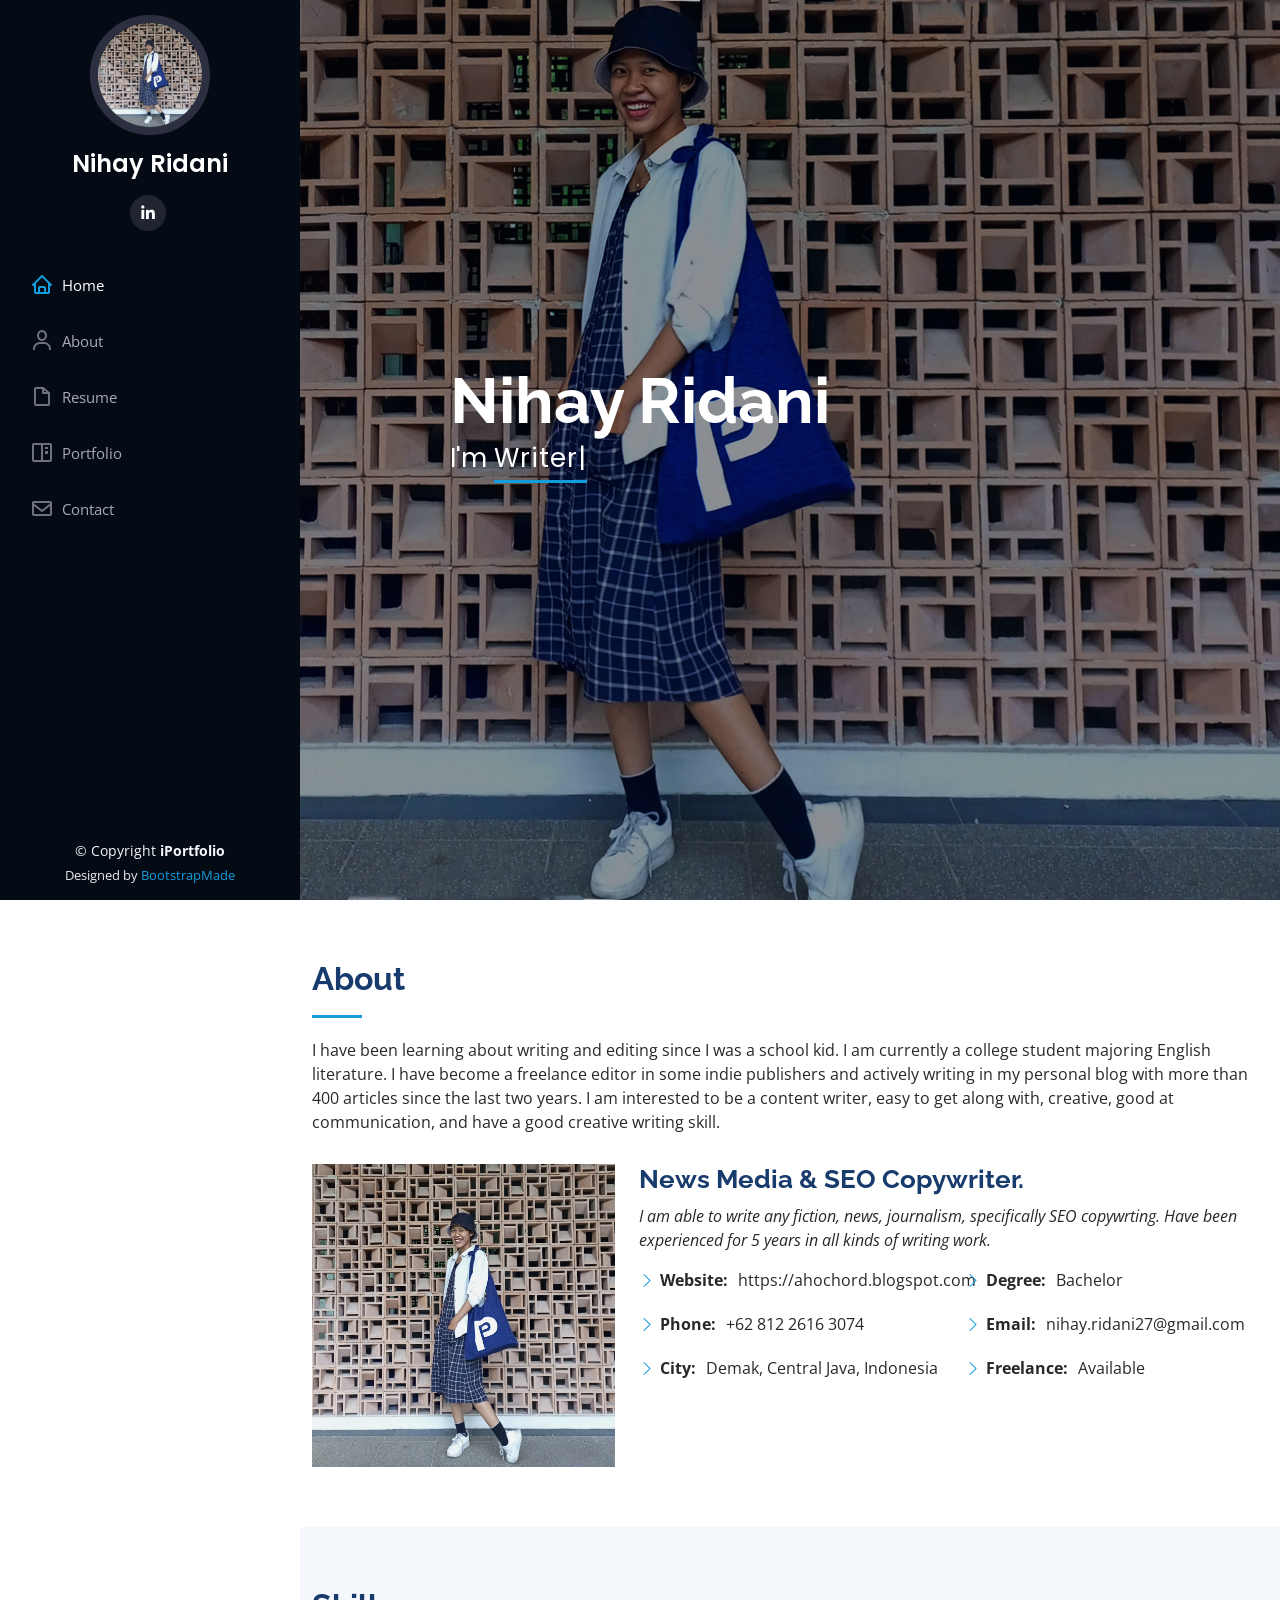
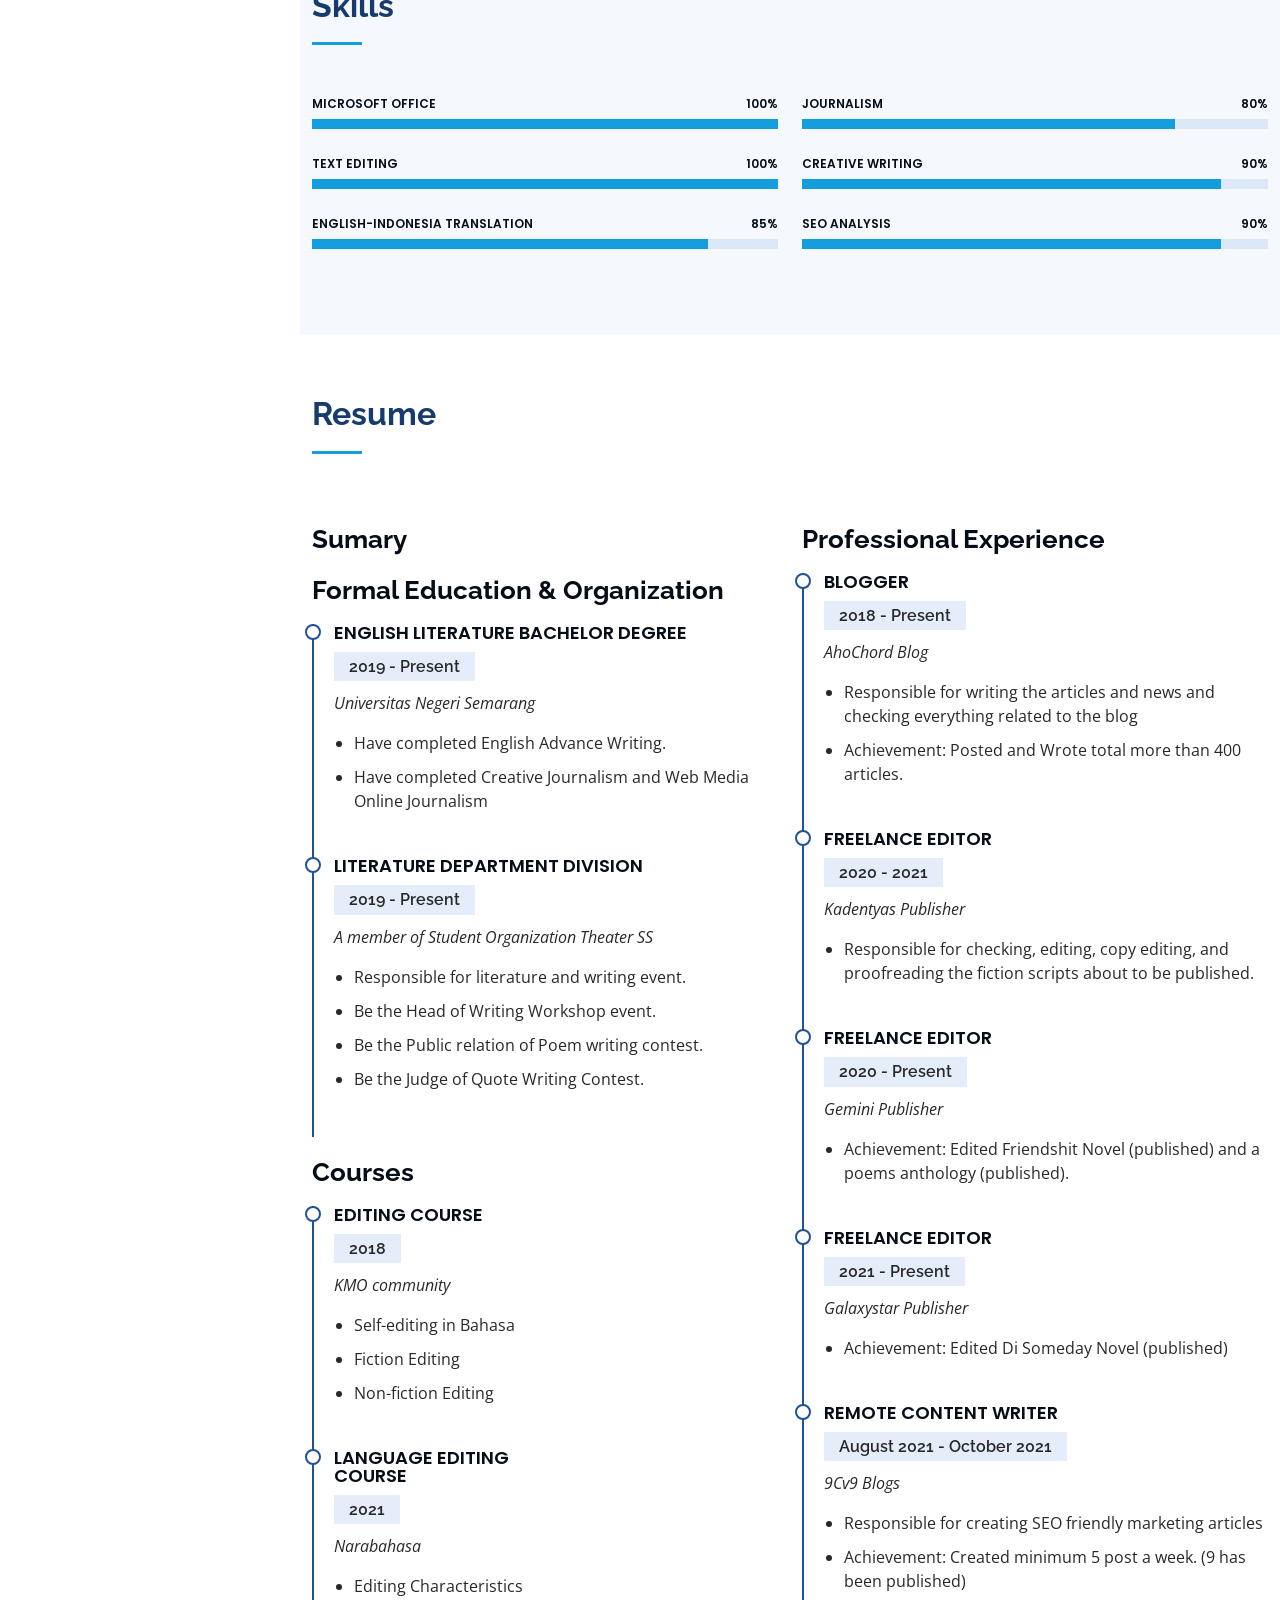
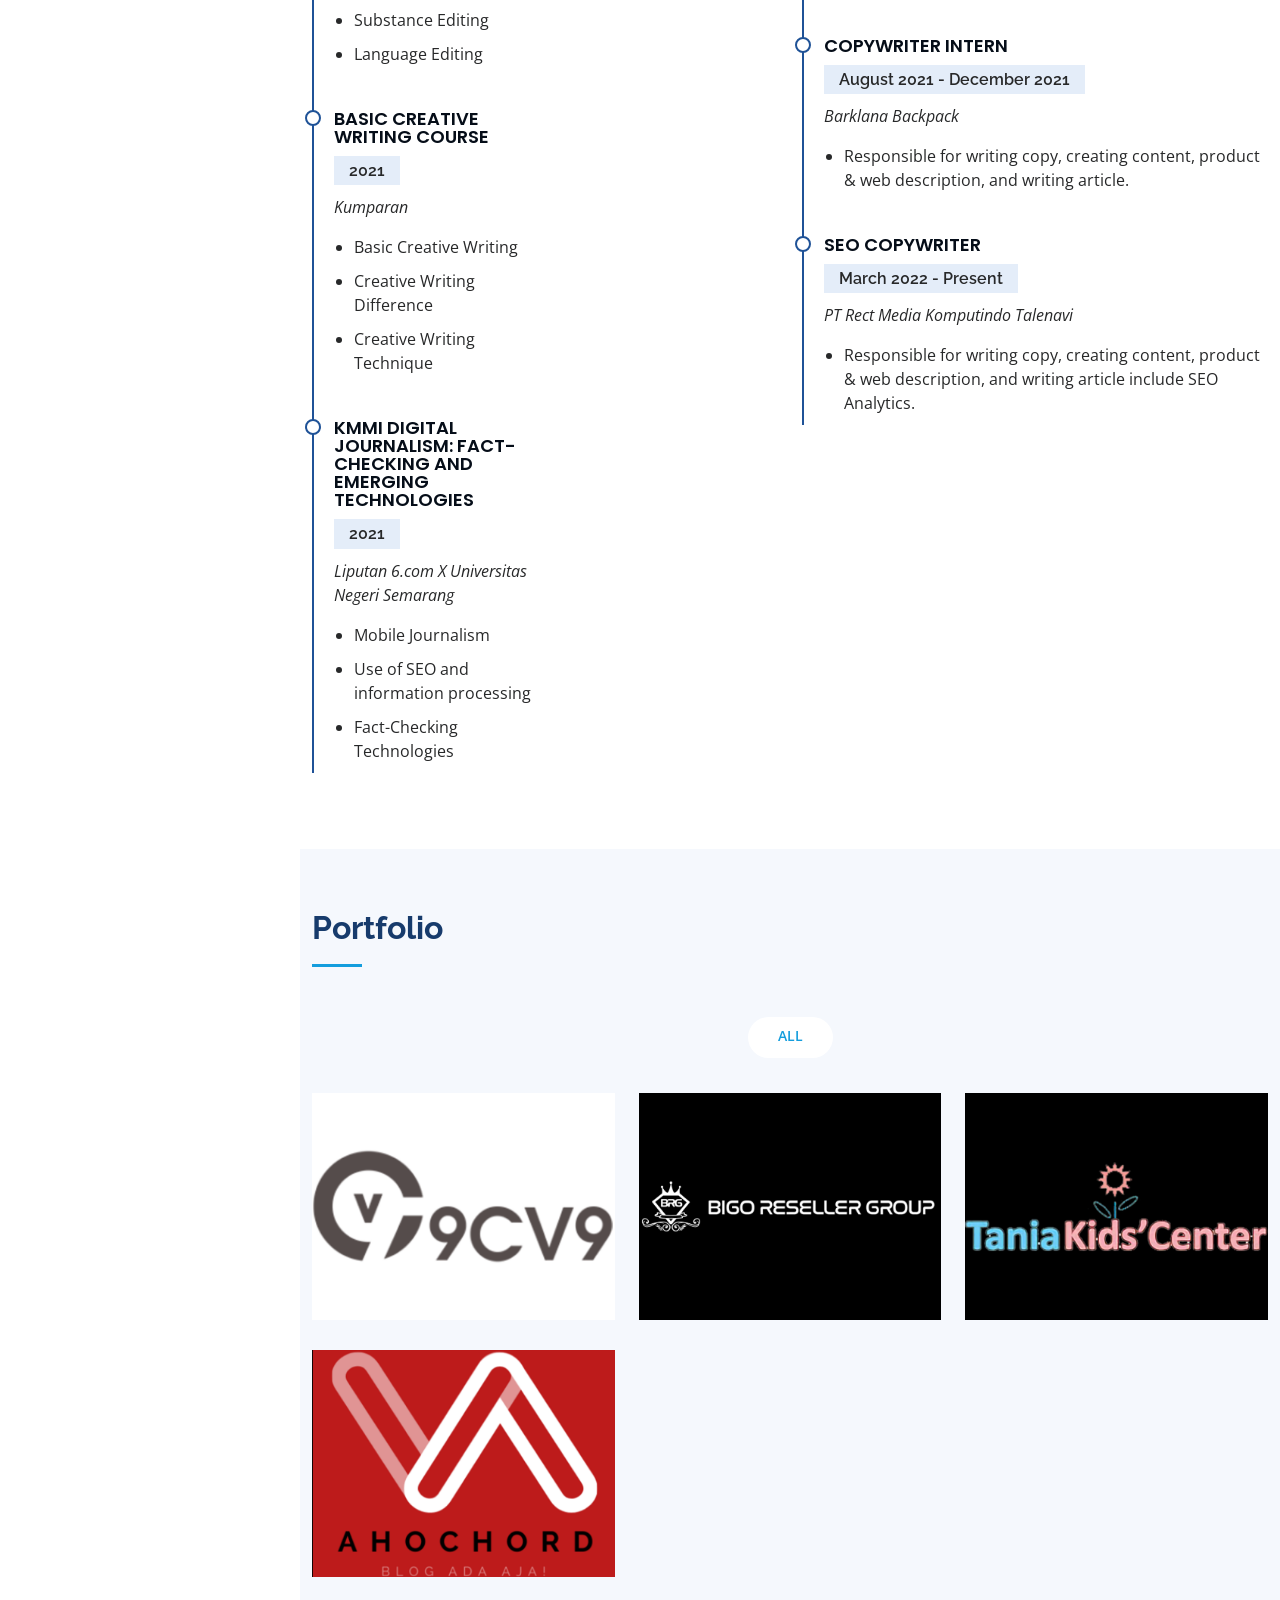
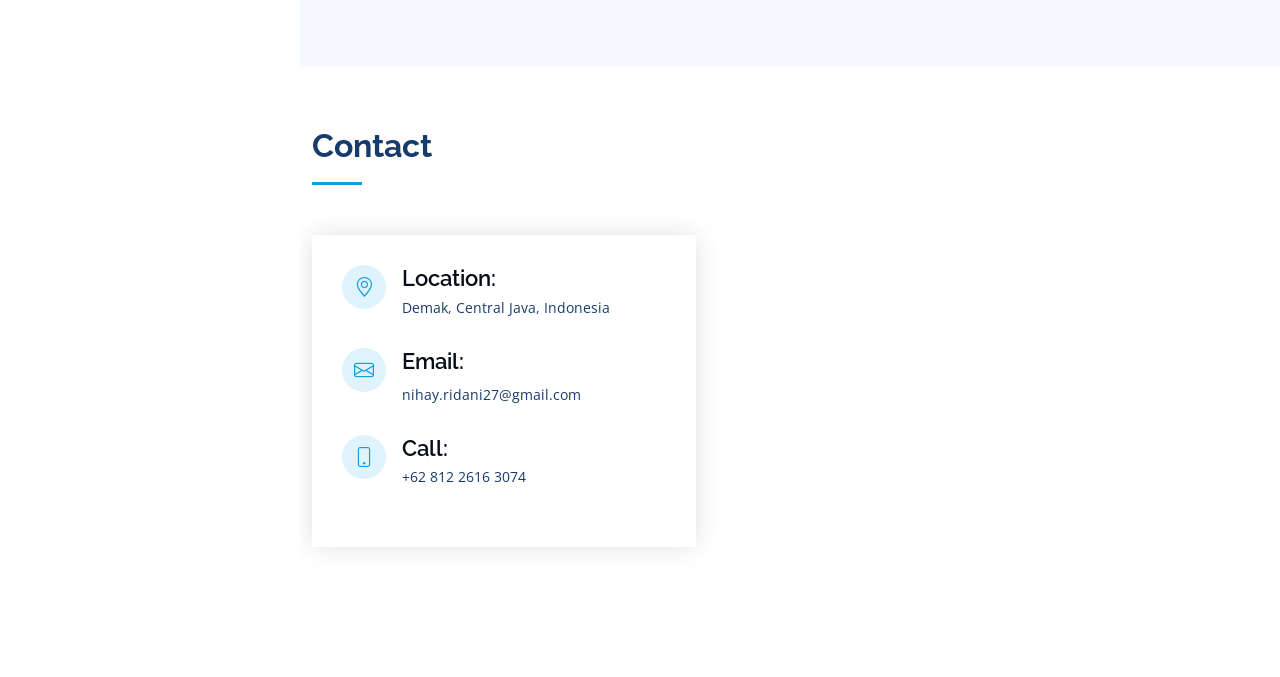
==== index.html @ dd0bd6ae "index" ====
<!DOCTYPE html>
<html lang="en">

<head>
  <meta charset="utf-8">
  <meta content="width=device-width, initial-scale=1.0" name="viewport">

  <title>Nihay Ridani - Professional Portfolio</title>
  <meta content="" name="description">
  <meta content="" name="keywords">

  <!-- Favicons -->
  <link href="assets/img/favicon-32x32.png" rel="icon">
  <link href="assets/img/apple-icon-180x180.png" rel="apple-touch-icon">

  <!-- Google Fonts -->
  <link
    href="https://fonts.googleapis.com/css?family=Open+Sans:300,300i,400,400i,600,600i,700,700i|Raleway:300,300i,400,400i,500,500i,600,600i,700,700i|Poppins:300,300i,400,400i,500,500i,600,600i,700,700i"
    rel="stylesheet">

  <!-- Vendor CSS Files -->
  <link href="assets/vendor/aos/aos.css" rel="stylesheet">
  <link href="assets/vendor/bootstrap/css/bootstrap.min.css" rel="stylesheet">
  <link href="assets/vendor/bootstrap-icons/bootstrap-icons.css" rel="stylesheet">
  <link href="assets/vendor/boxicons/css/boxicons.min.css" rel="stylesheet">
  <link href="assets/vendor/glightbox/css/glightbox.min.css" rel="stylesheet">
  <link href="assets/vendor/swiper/swiper-bundle.min.css" rel="stylesheet">

  <!-- Template Main CSS File -->
  <link href="assets/css/style.css" rel="stylesheet">

  <!-- =======================================================
  * Template Name: iPortfolio - v3.10.0
  * Template URL: https://bootstrapmade.com/iportfolio-bootstrap-portfolio-websites-template/
  * Author: BootstrapMade.com
  * License: https://bootstrapmade.com/license/
  ======================================================== -->
</head>

<body>

  <!-- ======= Mobile nav toggle button ======= -->
  <i class="bi bi-list mobile-nav-toggle d-xl-none"></i>

  <!-- ======= Header ======= -->
  <header id="header">
    <div class="d-flex flex-column">

      <div class="profile">
        <img src="assets/img/profile-img-2.jpg" alt="" class="img-fluid rounded-circle">
        <h1 class="text-light"><a href="index.html">Nihay Ridani</a></h1>
        <div class="social-links mt-3 text-center">
          <a href="https://www.linkedin.com/in/nihay-ridani-52a9b81b7" class="linkedin" target="_blank"><i
              class="bx bxl-linkedin"></i></a>
        </div>
      </div>

      <nav id="navbar" class="nav-menu navbar">
        <ul>
          <li><a href="#hero" class="nav-link scrollto active"><i class="bx bx-home"></i> <span>Home</span></a></li>
          <li><a href="#about" class="nav-link scrollto"><i class="bx bx-user"></i> <span>About</span></a></li>
          <li><a href="#resume" class="nav-link scrollto"><i class="bx bx-file-blank"></i> <span>Resume</span></a></li>
          <li><a href="#portfolio" class="nav-link scrollto"><i
                class="bx bx-book-content"></i><span>Portfolio</span></a></li>
          <li><a href="#contact" class="nav-link scrollto"><i class="bx bx-envelope"></i> <span>Contact</span></a></li>
        </ul>
      </nav><!-- .nav-menu -->
    </div>
  </header><!-- End Header -->

  <!-- ======= Hero Section ======= -->
  <section id="hero" class="d-flex flex-column justify-content-center align-items-center">
    <div class="hero-container" data-aos="fade-in">
      <h1>Nihay Ridani</h1>
      <p>I'm <span class="typed" data-typed-items="Writer, SEO Analyst"></span></p>
    </div>
  </section><!-- End Hero -->

  <main id="main">

    <!-- ======= About Section ======= -->
    <section id="about" class="about">
      <div class="container">

        <div class="section-title">
          <h2>About</h2>
          <p>I have been learning about writing and editing since I was a school kid. I am currently a college
            student majoring English literature. I have become a freelance editor in some indie publishers and
            actively writing in my personal blog with more than 400 articles since the last two years. I am
            interested to be a content writer, easy to get along with, creative, good at communication, and
            have a good creative writing skill.
          </p>
        </div>

        <div class="row">
          <div class="col-lg-4" data-aos="fade-right">
            <img src="assets/img/profile-img-2.jpg" class="img-fluid" alt="">
          </div>
          <div class="col-lg-8 pt-4 pt-lg-0 content" data-aos="fade-left">
            <h3>News Media &amp; SEO Copywriter.</h3>
            <p class="fst-italic">
              I am able to write any fiction, news, journalism, specifically SEO copywrting. Have been experienced for 5
              years in all
              kinds of writing work.
            </p>
            <div class="row">
              <div class="col-lg-6">
                <ul>
                  <li><i class="bi bi-chevron-right"></i> <strong>Website:</strong>
                    <span>https://ahochord.blogspot.com</span>
                  </li>
                  <li><i class="bi bi-chevron-right"></i> <strong>Phone:</strong> <span>+62 812 2616 3074</span></li>
                  <li><i class="bi bi-chevron-right"></i> <strong>City:</strong> <span>Demak, Central Java,
                      Indonesia</span></li>
                </ul>
              </div>
              <div class="col-lg-6">
                <ul>
                  <li><i class="bi bi-chevron-right"></i> <strong>Degree:</strong> <span>Bachelor</span></li>
                  <li><i class="bi bi-chevron-right"></i> <strong>Email:</strong> <span>nihay.ridani27@gmail.com</span>
                  </li>
                  <li><i class="bi bi-chevron-right"></i> <strong>Freelance:</strong> <span>Available</span></li>
                </ul>
              </div>
            </div>
          </div>
        </div>

      </div>
    </section>
    <!-- End About Section -->

    <!-- ======= Skills Section ======= -->
    <section id="skills" class="skills section-bg">
      <div class="container">

        <div class="section-title">
          <h2>Skills</h2>
        </div>

        <div class="row skills-content">

          <div class="col-lg-6" data-aos="fade-up">

            <div class="progress">
              <span class="skill">Microsoft Office <i class="val">100%</i></span>
              <div class="progress-bar-wrap">
                <div class="progress-bar" role="progressbar" aria-valuenow="100" aria-valuemin="0" aria-valuemax="100">
                </div>
              </div>
            </div>

            <div class="progress">
              <span class="skill">Text Editing <i class="val">100%</i></span>
              <div class="progress-bar-wrap">
                <div class="progress-bar" role="progressbar" aria-valuenow="100" aria-valuemin="0" aria-valuemax="100">
                </div>
              </div>
            </div>

            <div class="progress">
              <span class="skill">English-Indonesia Translation <i class="val">85%</i></span>
              <div class="progress-bar-wrap">
                <div class="progress-bar" role="progressbar" aria-valuenow="85" aria-valuemin="0" aria-valuemax="100">
                </div>
              </div>
            </div>

          </div>

          <div class="col-lg-6" data-aos="fade-up" data-aos-delay="100">

            <div class="progress">
              <span class="skill">Journalism <i class="val">80%</i></span>
              <div class="progress-bar-wrap">
                <div class="progress-bar" role="progressbar" aria-valuenow="80" aria-valuemin="0" aria-valuemax="100">
                </div>
              </div>
            </div>

            <div class="progress">
              <span class="skill">Creative Writing <i class="val">90%</i></span>
              <div class="progress-bar-wrap">
                <div class="progress-bar" role="progressbar" aria-valuenow="90" aria-valuemin="0" aria-valuemax="100">
                </div>
              </div>
            </div>

            <div class="progress">
              <span class="skill">SEO Analysis <i class="val">90%</i></span>
              <div class="progress-bar-wrap">
                <div class="progress-bar" role="progressbar" aria-valuenow="90" aria-valuemin="0" aria-valuemax="100">
                </div>
              </div>
            </div>

          </div>

        </div>

      </div>
    </section><!-- End Skills Section -->

    <!-- ======= Resume Section ======= -->
    <section id="resume" class="resume">
      <div class="container">

        <div class="section-title">
          <h2>Resume</h2>
        </div>

        <div class="row">
          <div class="col-lg-6" data-aos="fade-up">
            <h3 class="resume-title">Sumary</h3>

            <h3 class="resume-title">Formal Education &amp; Organization</h3>
            <div class="resume-item">
              <h4>English Literature Bachelor Degree</h4>
              <h5>2019 - Present</h5>
              <p><em>Universitas Negeri Semarang</em></p>
              <p>
              <ul>
                <li>Have completed English Advance Writing.</li>
                <li>Have completed Creative Journalism and Web Media Online Journalism</li>
              </ul>
              </p>
            </div>
            <div class="resume-item">
              <h4>Literature Department Division</h4>
              <h5>2019 - Present</h5>
              <p><em>A member of Student Organization Theater SS</em></p>
              <p>
              <ul>
                <li>Responsible for literature and writing event.</li>
                <li>Be the Head of Writing Workshop event.</li>
                <li>Be the Public relation of Poem writing contest.</li>
                <li>Be the Judge of Quote Writing Contest.</li>
              </ul>
              </p>
            </div>
            <div class="row">
              <div class="col-lg-6">
                <h3 class="resume-title">Courses</h3>
                <div class="resume-item">
                  <h4>Editing Course</h4>
                  <h5>2018</h5>
                  <p><em>KMO community</em></p>
                  <p>
                  <ul>
                    <li>Self-editing in Bahasa</li>
                    <li>Fiction Editing</li>
                    <li>Non-fiction Editing</li>
                  </ul>
                  </p>
                </div>
                <div class="resume-item">
                  <h4>Language Editing Course</h4>
                  <h5>2021</h5>
                  <p><em>Narabahasa</em></p>
                  <p>
                  <ul>
                    <li>Editing Characteristics</li>
                    <li>Substance Editing</li>
                    <li>Language Editing</li>
                  </ul>
                  </p>
                </div>
                <div class="resume-item">
                  <h4>Basic Creative Writing Course</h4>
                  <h5>2021</h5>
                  <p><em>Kumparan</em></p>
                  <p>
                  <ul>
                    <li>Basic Creative Writing</li>
                    <li>Creative Writing Difference</li>
                    <li>Creative Writing Technique</li>
                  </ul>
                  </p>
                </div>
                <div class="resume-item">
                  <h4>KMMI Digital Journalism: Fact-Checking and Emerging Technologies</h4>
                  <h5>2021</h5>
                  <p><em>Liputan 6.com X Universitas Negeri Semarang</em></p>
                  <p>
                  <ul>
                    <li>Mobile Journalism</li>
                    <li>Use of SEO and information processing</li>
                    <li>Fact-Checking Technologies</li>
                  </ul>
                  </p>
                </div>
              </div>
            </div>
          </div>
          <div class="col-lg-6" data-aos="fade-up" data-aos-delay="100">
            <h3 class="resume-title">Professional Experience</h3>
            <div class="resume-item">
              <h4>Blogger</h4>
              <h5>2018 - Present</h5>
              <p><em>AhoChord Blog </em></p>
              <ul>
                <li>Responsible for writing the articles and news and checking everything related to the blog</li>
                <li>Achievement: Posted and Wrote total more than 400 articles.</li>
              </ul>
            </div>
            <div class="resume-item">
              <h4>Freelance Editor</h4>
              <h5>2020 - 2021</h5>
              <p><em>Kadentyas Publisher</em></p>
              <ul>
                <li>Responsible for checking, editing, copy editing, and proofreading the fiction scripts about to
                  be published.</li>
              </ul>
            </div>
            <div class="resume-item">
              <h4>Freelance Editor</h4>
              <h5>2020 - Present</h5>
              <p><em>Gemini Publisher</em></p>
              <ul>
                <li>Achievement: Edited Friendshit Novel (published) and a poems anthology (published).</li>
              </ul>
            </div>
            <div class="resume-item">
              <h4>Freelance Editor</h4>
              <h5>2021 - Present</h5>
              <p><em>Galaxystar Publisher</em></p>
              <ul>
                <li>Achievement: Edited Di Someday Novel (published)</li>
              </ul>
            </div>
            <div class="resume-item">
              <h4>Remote Content Writer</h4>
              <h5>August 2021 - October 2021</h5>
              <p><em>9Cv9 Blogs</em></p>
              <ul>
                <li>Responsible for creating SEO friendly marketing articles</li>
                <li>Achievement: Created minimum 5 post a week. (9 has been published)</li>
              </ul>
            </div>
            <div class="resume-item">
              <h4>Copywriter Intern</h4>
              <h5>August 2021 - December 2021</h5>
              <p><em>Barklana Backpack</em></p>
              <ul>
                <li>Responsible for writing copy, creating content, product & web description, and writing article.</li>
              </ul>
            </div>
            <div class="resume-item">
              <h4>SEO copywriter</h4>
              <h5>March 2022 - Present</h5>
              <p><em>PT Rect Media Komputindo Talenavi</em></p>
              <ul>
                <li>Responsible for writing copy, creating content, product & web description, and writing article
                  include SEO Analytics.</li>
              </ul>
            </div>
          </div>
        </div>

      </div>
    </section><!-- End Resume Section -->

    <!-- ======= Portfolio Section ======= -->
    <section id="portfolio" class="portfolio section-bg">
      <div class="container">

        <div class="section-title">
          <h2>Portfolio</h2>
        </div>

        <div class="row" data-aos="fade-up">
          <div class="col-lg-12 d-flex justify-content-center">
            <ul id="portfolio-flters">
              <li data-filter="*" class="filter-active">All</li>
            </ul>
          </div>
        </div>

        <div class="row portfolio-container" data-aos="fade-up" data-aos-delay="100">

          <div class="col-lg-4 col-md-6 portfolio-item filter-app">
            <div class="portfolio-wrap">
              <img src="assets/img/portfolio/9cv9-logo-01-300x210.png" class="img-fluid" alt="">
              <div class="portfolio-links">
                <a href="https://blog.9cv9jobs.id/author/nihayridani/" title="More Details" target="_blank"><i
                    class="bx bx-link"></i></a>
              </div>
            </div>
          </div>

          <div class="col-lg-4 col-md-6 portfolio-item filter-web">
            <div class="portfolio-wrap">
              <img src="assets/img/portfolio/light_logo_brg.png" class="img-fluid" alt="">
              <div class="portfolio-links">
                <a href="https://bigoresellergroup.com/articles/" title="More Details" target="_blank"><i
                    class="bx bx-link"></i></a>
              </div>
            </div>
          </div>

          <div class="col-lg-4 col-md-6 portfolio-item filter-app">
            <div class="portfolio-wrap">
              <img src="assets/img/portfolio/LOGO-TKC-larger.png" class="img-fluid" alt="">
              <div class="portfolio-links">
                <a href="https://taniakidscenter.com/blog/" title="More Details" target="_blank"><i
                    class="bx bx-link"></i></a>
              </div>
            </div>
          </div>

          <div class="col-lg-4 col-md-6 portfolio-item filter-card">
            <div class="portfolio-wrap">
              <img src="assets/img/portfolio/unnamed.png" class="img-fluid" alt="">
              <div class="portfolio-links">
                <a href="https://ahochord.blogspot.com" title="More Details" target="_blank"><i
                    class="bx bx-link"></i></a>
              </div>
            </div>
          </div>

        </div>

      </div>
    </section><!-- End Portfolio Section -->


    <!-- ======= Contact Section ======= -->
    <section id="contact" class="contact">
      <div class="container">

        <div class="section-title">
          <h2>Contact</h2>
        </div>

        <div class="row" data-aos="fade-in">

          <div class="col-lg-5 d-flex align-items-stretch">
            <div class="info">
              <div class="address">
                <i class="bi bi-geo-alt"></i>
                <h4>Location:</h4>
                <p>Demak, Central Java, Indonesia</p>
              </div>

              <div class="email">
                <i class="bi bi-envelope"></i>
                <h4>Email:</h4>
                <p>nihay.ridani27@gmail.com</p>
              </div>

              <div class="phone">
                <i class="bi bi-phone"></i>
                <h4>Call:</h4>
                <p>+62 812 2616 3074</p>
              </div>
            </div>

          </div>
        </div>

      </div>
    </section><!-- End Contact Section -->

  </main><!-- End #main -->

  <!-- ======= Footer ======= -->
  <footer id="footer">
    <div class="container">
      <div class="copyright">
        &copy; Copyright <strong><span>iPortfolio</span></strong>
      </div>
      <div class="credits">
        <!-- All the links in the footer should remain intact. -->
        <!-- You can delete the links only if you purchased the pro version. -->
        <!-- Licensing information: https://bootstrapmade.com/license/ -->
        <!-- Purchase the pro version with working PHP/AJAX contact form: https://bootstrapmade.com/iportfolio-bootstrap-portfolio-websites-template/ -->
        Designed by <a href="https://bootstrapmade.com/">BootstrapMade</a>
      </div>
    </div>
  </footer><!-- End  Footer -->

  <a href="#" class="back-to-top d-flex align-items-center justify-content-center"><i
      class="bi bi-arrow-up-short"></i></a>

  <!-- Vendor JS Files -->
  <script src="assets/vendor/purecounter/purecounter_vanilla.js"></script>
  <script src="assets/vendor/aos/aos.js"></script>
  <script src="assets/vendor/bootstrap/js/bootstrap.bundle.min.js"></script>
  <script src="assets/vendor/glightbox/js/glightbox.min.js"></script>
  <script src="assets/vendor/isotope-layout/isotope.pkgd.min.js"></script>
  <script src="assets/vendor/swiper/swiper-bundle.min.js"></script>
  <script src="assets/vendor/typed.js/typed.min.js"></script>
  <script src="assets/vendor/waypoints/noframework.waypoints.js"></script>
  <script src="assets/vendor/php-email-form/validate.js"></script>

  <!-- Template Main JS File -->
  <script src="assets/js/main.js"></script>

</body>

</html>
---- assets/css/style.css ----
/**
* Template Name: iPortfolio - v3.10.0
* Template URL: https://bootstrapmade.com/iportfolio-bootstrap-portfolio-websites-template/
* Author: BootstrapMade.com
* License: https://bootstrapmade.com/license/
*/

/*--------------------------------------------------------------
# General
--------------------------------------------------------------*/
body {
  font-family: "Open Sans", sans-serif;
  color: #272829;
}

a {
  color: #149ddd;
  text-decoration: none;
}

a:hover {
  color: #37b3ed;
  text-decoration: none;
}

h1,
h2,
h3,
h4,
h5,
h6 {
  font-family: "Raleway", sans-serif;
}

/*--------------------------------------------------------------
# Back to top button
--------------------------------------------------------------*/
.back-to-top {
  position: fixed;
  visibility: hidden;
  opacity: 0;
  right: 15px;
  bottom: 15px;
  z-index: 996;
  background: #149ddd;
  width: 40px;
  height: 40px;
  border-radius: 50px;
  transition: all 0.4s;
}

.back-to-top i {
  font-size: 28px;
  color: #fff;
  line-height: 0;
}

.back-to-top:hover {
  background: #2eafec;
  color: #fff;
}

.back-to-top.active {
  visibility: visible;
  opacity: 1;
}

/*--------------------------------------------------------------
# Header
--------------------------------------------------------------*/
#header {
  position: fixed;
  top: 0;
  left: 0;
  bottom: 0;
  width: 300px;
  transition: all ease-in-out 0.5s;
  z-index: 9997;
  transition: all 0.5s;
  padding: 0 15px;
  background: #040b14;
  overflow-y: auto;
}

#header .profile img {
  margin: 15px auto;
  display: block;
  width: 120px;
  border: 8px solid #2c2f3f;
}

#header .profile h1 {
  font-size: 24px;
  margin: 0;
  padding: 0;
  font-weight: 600;
  -moz-text-align-last: center;
  text-align-last: center;
  font-family: "Poppins", sans-serif;
}

#header .profile h1 a,
#header .profile h1 a:hover {
  color: #fff;
  text-decoration: none;
}

#header .profile .social-links a {
  font-size: 18px;
  display: inline-block;
  background: #212431;
  color: #fff;
  line-height: 1;
  padding: 8px 0;
  margin-right: 4px;
  border-radius: 50%;
  text-align: center;
  width: 36px;
  height: 36px;
  transition: 0.3s;
}

#header .profile .social-links a:hover {
  background: #149ddd;
  color: #fff;
  text-decoration: none;
}

#main {
  margin-left: 300px;
}

@media (max-width: 1199px) {
  #header {
    left: -300px;
  }

  #main {
    margin-left: 0;
  }
}

/*--------------------------------------------------------------
# Navigation Menu
--------------------------------------------------------------*/
/* Desktop Navigation */
.nav-menu {
  padding: 30px 0 0 0;
}

.nav-menu * {
  margin: 0;
  padding: 0;
  list-style: none;
}

.nav-menu>ul>li {
  position: relative;
  white-space: nowrap;
}

.nav-menu a,
.nav-menu a:focus {
  display: flex;
  align-items: center;
  color: #a8a9b4;
  padding: 12px 15px;
  margin-bottom: 8px;
  transition: 0.3s;
  font-size: 15px;
}

.nav-menu a i,
.nav-menu a:focus i {
  font-size: 24px;
  padding-right: 8px;
  color: #6f7180;
}

.nav-menu a:hover,
.nav-menu .active,
.nav-menu .active:focus,
.nav-menu li:hover>a {
  text-decoration: none;
  color: #fff;
}

.nav-menu a:hover i,
.nav-menu .active i,
.nav-menu .active:focus i,
.nav-menu li:hover>a i {
  color: #149ddd;
}

/* Mobile Navigation */
.mobile-nav-toggle {
  position: fixed;
  right: 15px;
  top: 15px;
  z-index: 9998;
  border: 0;
  font-size: 24px;
  transition: all 0.4s;
  outline: none !important;
  background-color: #149ddd;
  color: #fff;
  width: 40px;
  height: 40px;
  display: inline-flex;
  align-items: center;
  justify-content: center;
  line-height: 0;
  border-radius: 50px;
  cursor: pointer;
}

.mobile-nav-active {
  overflow: hidden;
}

.mobile-nav-active #header {
  left: 0;
}

/*--------------------------------------------------------------
# Hero Section
--------------------------------------------------------------*/
#hero {
  width: 100%;
  height: 100vh;
  background: url("../img/hero-bg-2.jpg") top center;
  background-size: cover;
}

#hero:before {
  content: "";
  background: rgba(5, 13, 24, 0.3);
  position: absolute;
  bottom: 0;
  top: 0;
  left: 0;
  right: 0;
  z-index: 1;
}

#hero .hero-container {
  position: relative;
  z-index: 2;
  min-width: 300px;
}

#hero h1 {
  margin: 0 0 10px 0;
  font-size: 64px;
  font-weight: 700;
  line-height: 56px;
  color: #fff;
}

#hero p {
  color: #fff;
  margin-bottom: 50px;
  font-size: 26px;
  font-family: "Poppins", sans-serif;
}

#hero p span {
  color: #fff;
  padding-bottom: 4px;
  letter-spacing: 1px;
  border-bottom: 3px solid #149ddd;
}

@media (min-width: 1024px) {
  #hero {
    background-attachment: fixed;
  }
}

@media (max-width: 768px) {
  #hero h1 {
    font-size: 28px;
    line-height: 36px;
  }

  #hero h2 {
    font-size: 18px;
    line-height: 24px;
    margin-bottom: 30px;
  }
}

/*--------------------------------------------------------------
# Sections General
--------------------------------------------------------------*/
section {
  padding: 60px 0;
  overflow: hidden;
}

.section-bg {
  background: #f5f8fd;
}

.section-title {
  padding-bottom: 30px;
}

.section-title h2 {
  font-size: 32px;
  font-weight: bold;
  margin-bottom: 20px;
  padding-bottom: 20px;
  position: relative;
  color: #173b6c;
}

.section-title h2::after {
  content: "";
  position: absolute;
  display: block;
  width: 50px;
  height: 3px;
  background: #149ddd;
  bottom: 0;
  left: 0;
}

.section-title p {
  margin-bottom: 0;
}

/*--------------------------------------------------------------
# About
--------------------------------------------------------------*/
.about .content h3 {
  font-weight: 700;
  font-size: 26px;
  color: #173b6c;
}

.about .content ul {
  list-style: none;
  padding: 0;
}

.about .content ul li {
  margin-bottom: 20px;
  display: flex;
  align-items: center;
}

.about .content ul strong {
  margin-right: 10px;
}

.about .content ul i {
  font-size: 16px;
  margin-right: 5px;
  color: #149ddd;
  line-height: 0;
}

.about .content p:last-child {
  margin-bottom: 0;
}

/*--------------------------------------------------------------
# Facts
--------------------------------------------------------------*/
.facts {
  padding-bottom: 30px;
}

.facts .count-box {
  padding: 30px;
  width: 100%;
}

.facts .count-box i {
  display: block;
  font-size: 44px;
  color: #149ddd;
  float: left;
  line-height: 0;
}

.facts .count-box span {
  font-size: 48px;
  line-height: 40px;
  display: block;
  font-weight: 700;
  color: #050d18;
  margin-left: 60px;
}

.facts .count-box p {
  padding: 15px 0 0 0;
  margin: 0 0 0 60px;
  font-family: "Raleway", sans-serif;
  font-size: 14px;
  color: #122f57;
}

.facts .count-box a {
  font-weight: 600;
  display: block;
  margin-top: 20px;
  color: #122f57;
  font-size: 15px;
  font-family: "Poppins", sans-serif;
  transition: ease-in-out 0.3s;
}

.facts .count-box a:hover {
  color: #1f5297;
}

/*--------------------------------------------------------------
# Akills
--------------------------------------------------------------*/
.skills .progress {
  height: 60px;
  display: block;
  background: none;
  border-radius: 0;
}

.skills .progress .skill {
  padding: 0;
  margin: 0 0 6px 0;
  text-transform: uppercase;
  display: block;
  font-weight: 600;
  font-family: "Poppins", sans-serif;
  color: #050d18;
}

.skills .progress .skill .val {
  float: right;
  font-style: normal;
}

.skills .progress-bar-wrap {
  background: #dce8f8;
  height: 10px;
}

.skills .progress-bar {
  width: 1px;
  height: 10px;
  transition: 0.9s;
  background-color: #149ddd;
}

/*--------------------------------------------------------------
# Resume
--------------------------------------------------------------*/
.resume .resume-title {
  font-size: 26px;
  font-weight: 700;
  margin-top: 20px;
  margin-bottom: 20px;
  color: #050d18;
}

.resume .resume-item {
  padding: 0 0 20px 20px;
  margin-top: -2px;
  border-left: 2px solid #1f5297;
  position: relative;
}

.resume .resume-item h4 {
  line-height: 18px;
  font-size: 18px;
  font-weight: 600;
  text-transform: uppercase;
  font-family: "Poppins", sans-serif;
  color: #050d18;
  margin-bottom: 10px;
}

.resume .resume-item h5 {
  font-size: 16px;
  background: #e4edf9;
  padding: 5px 15px;
  display: inline-block;
  font-weight: 600;
  margin-bottom: 10px;
}

.resume .resume-item ul {
  padding-left: 20px;
}

.resume .resume-item ul li {
  padding-bottom: 10px;
}

.resume .resume-item:last-child {
  padding-bottom: 0;
}

.resume .resume-item::before {
  content: "";
  position: absolute;
  width: 16px;
  height: 16px;
  border-radius: 50px;
  left: -9px;
  top: 0;
  background: #fff;
  border: 2px solid #1f5297;
}

/*--------------------------------------------------------------
# Portfolio
--------------------------------------------------------------*/
.portfolio .portfolio-item {
  margin-bottom: 30px;
}

.portfolio #portfolio-flters {
  padding: 0;
  margin: 0 auto 35px auto;
  list-style: none;
  text-align: center;
  background: #fff;
  border-radius: 50px;
  padding: 2px 15px;
}

.portfolio #portfolio-flters li {
  cursor: pointer;
  display: inline-block;
  padding: 10px 15px 8px 15px;
  font-size: 14px;
  font-weight: 600;
  line-height: 1;
  text-transform: uppercase;
  color: #272829;
  margin-bottom: 5px;
  transition: all 0.3s ease-in-out;
}

.portfolio #portfolio-flters li:hover,
.portfolio #portfolio-flters li.filter-active {
  color: #149ddd;
}

.portfolio #portfolio-flters li:last-child {
  margin-right: 0;
}

.portfolio .portfolio-wrap {
  transition: 0.3s;
  position: relative;
  overflow: hidden;
  z-index: 1;
}

.portfolio .portfolio-wrap::before {
  content: "";
  background: rgba(255, 255, 255, 0.5);
  position: absolute;
  left: 0;
  right: 0;
  top: 0;
  bottom: 0;
  transition: all ease-in-out 0.3s;
  z-index: 2;
  opacity: 0;
}

.portfolio .portfolio-wrap .portfolio-links {
  opacity: 1;
  left: 0;
  right: 0;
  bottom: -60px;
  z-index: 3;
  position: absolute;
  transition: all ease-in-out 0.3s;
  display: flex;
  justify-content: center;
}

.portfolio .portfolio-wrap .portfolio-links a {
  color: #fff;
  font-size: 28px;
  text-align: center;
  background: rgba(20, 157, 221, 0.75);
  transition: 0.3s;
  width: 50%;
}

.portfolio .portfolio-wrap .portfolio-links a:hover {
  background: rgba(20, 157, 221, 0.95);
}

.portfolio .portfolio-wrap .portfolio-links a+a {
  border-left: 1px solid #37b3ed;
}

.portfolio .portfolio-wrap:hover::before {
  top: 0;
  left: 0;
  right: 0;
  bottom: 0;
  opacity: 1;
}

.portfolio .portfolio-wrap:hover .portfolio-links {
  opacity: 1;
  bottom: 0;
}

/*--------------------------------------------------------------
# Portfolio Details
--------------------------------------------------------------*/
.portfolio-details {
  padding-top: 40px;
}

.portfolio-details .portfolio-details-slider img {
  width: 100%;
}

.portfolio-details .portfolio-details-slider .swiper-pagination {
  margin-top: 20px;
  position: relative;
}

.portfolio-details .portfolio-details-slider .swiper-pagination .swiper-pagination-bullet {
  width: 12px;
  height: 12px;
  background-color: #fff;
  opacity: 1;
  border: 1px solid #149ddd;
}

.portfolio-details .portfolio-details-slider .swiper-pagination .swiper-pagination-bullet-active {
  background-color: #149ddd;
}

.portfolio-details .portfolio-info {
  padding: 30px;
  box-shadow: 0px 0 30px rgba(5, 13, 24, 0.08);
}

.portfolio-details .portfolio-info h3 {
  font-size: 22px;
  font-weight: 700;
  margin-bottom: 20px;
  padding-bottom: 20px;
  border-bottom: 1px solid #eee;
}

.portfolio-details .portfolio-info ul {
  list-style: none;
  padding: 0;
  font-size: 15px;
}

.portfolio-details .portfolio-info ul li+li {
  margin-top: 10px;
}

.portfolio-details .portfolio-description {
  padding-top: 30px;
}

.portfolio-details .portfolio-description h2 {
  font-size: 26px;
  font-weight: 700;
  margin-bottom: 20px;
}

.portfolio-details .portfolio-description p {
  padding: 0;
}

/*--------------------------------------------------------------
# Services
--------------------------------------------------------------*/
.services .icon-box {
  margin-bottom: 20px;
}

.services .icon {
  float: left;
  display: flex;
  align-items: center;
  justify-content: center;
  width: 54px;
  height: 54px;
  background: #149ddd;
  border-radius: 50%;
  transition: 0.5s;
  border: 1px solid #149ddd;
}

.services .icon i {
  color: #fff;
  font-size: 24px;
  line-height: 0;
}

.services .icon-box:hover .icon {
  background: #fff;
}

.services .icon-box:hover .icon i {
  color: #149ddd;
}

.services .title {
  margin-left: 80px;
  font-weight: 700;
  margin-bottom: 15px;
  font-size: 18px;
}

.services .title a {
  color: #343a40;
}

.services .title a:hover {
  color: #149ddd;
}

.services .description {
  margin-left: 80px;
  line-height: 24px;
  font-size: 14px;
}

/*--------------------------------------------------------------
# Testimonials
--------------------------------------------------------------*/
.testimonials .testimonials-carousel,
.testimonials .testimonials-slider {
  overflow: hidden;
}

.testimonials .testimonial-item {
  box-sizing: content-box;
  text-align: center;
  min-height: 320px;
}

.testimonials .testimonial-item .testimonial-img {
  width: 90px;
  border-radius: 50%;
  margin: 0 auto;
}

.testimonials .testimonial-item h3 {
  font-size: 18px;
  font-weight: bold;
  margin: 10px 0 5px 0;
  color: #111;
}

.testimonials .testimonial-item h4 {
  font-size: 14px;
  color: #999;
  margin: 0;
}

.testimonials .testimonial-item .quote-icon-left,
.testimonials .testimonial-item .quote-icon-right {
  color: #c3e8fa;
  font-size: 26px;
}

.testimonials .testimonial-item .quote-icon-left {
  display: inline-block;
  left: -5px;
  position: relative;
}

.testimonials .testimonial-item .quote-icon-right {
  display: inline-block;
  right: -5px;
  position: relative;
  top: 10px;
}

.testimonials .testimonial-item p {
  font-style: italic;
  margin: 0 15px 15px 15px;
  padding: 20px;
  background: #fff;
  position: relative;
  margin-bottom: 35px;
  border-radius: 6px;
  box-shadow: 0px 2px 15px rgba(0, 0, 0, 0.1);
}

.testimonials .testimonial-item p::after {
  content: "";
  width: 0;
  height: 0;
  border-top: 20px solid #fff;
  border-right: 20px solid transparent;
  border-left: 20px solid transparent;
  position: absolute;
  bottom: -20px;
  left: calc(50% - 20px);
}

.testimonials .swiper-pagination {
  margin-top: 20px;
  position: relative;
}

.testimonials .swiper-pagination .swiper-pagination-bullet {
  width: 12px;
  height: 12px;
  background-color: #fff;
  opacity: 1;
  border: 1px solid #149ddd;
}

.testimonials .swiper-pagination .swiper-pagination-bullet-active {
  background-color: #149ddd;
}

/*--------------------------------------------------------------
# Contact
--------------------------------------------------------------*/
.contact {
  padding-bottom: 130px;
}

.contact .info {
  padding: 30px;
  background: #fff;
  width: 100%;
  box-shadow: 0 0 24px 0 rgba(0, 0, 0, 0.12);
}

.contact .info i {
  font-size: 20px;
  color: #149ddd;
  float: left;
  width: 44px;
  height: 44px;
  background: #dff3fc;
  display: flex;
  justify-content: center;
  align-items: center;
  border-radius: 50px;
  transition: all 0.3s ease-in-out;
}

.contact .info h4 {
  padding: 0 0 0 60px;
  font-size: 22px;
  font-weight: 600;
  margin-bottom: 5px;
  color: #050d18;
}

.contact .info p {
  padding: 0 0 10px 60px;
  margin-bottom: 20px;
  font-size: 14px;
  color: #173b6c;
}

.contact .info .email p {
  padding-top: 5px;
}

.contact .info .social-links {
  padding-left: 60px;
}

.contact .info .social-links a {
  font-size: 18px;
  display: inline-block;
  background: #333;
  color: #fff;
  line-height: 1;
  padding: 8px 0;
  border-radius: 50%;
  text-align: center;
  width: 36px;
  height: 36px;
  transition: 0.3s;
  margin-right: 10px;
}

.contact .info .social-links a:hover {
  background: #149ddd;
  color: #fff;
}

.contact .info .email:hover i,
.contact .info .address:hover i,
.contact .info .phone:hover i {
  background: #149ddd;
  color: #fff;
}

.contact .php-email-form {
  width: 100%;
  padding: 30px;
  background: #fff;
  box-shadow: 0 0 24px 0 rgba(0, 0, 0, 0.12);
}

.contact .php-email-form .form-group {
  padding-bottom: 8px;
}

.contact .php-email-form .validate {
  display: none;
  color: red;
  margin: 0 0 15px 0;
  font-weight: 400;
  font-size: 13px;
}

.contact .php-email-form .error-message {
  display: none;
  color: #fff;
  background: #ed3c0d;
  text-align: left;
  padding: 15px;
  font-weight: 600;
}

.contact .php-email-form .error-message br+br {
  margin-top: 25px;
}

.contact .php-email-form .sent-message {
  display: none;
  color: #fff;
  background: #18d26e;
  text-align: center;
  padding: 15px;
  font-weight: 600;
}

.contact .php-email-form .loading {
  display: none;
  background: #fff;
  text-align: center;
  padding: 15px;
}

.contact .php-email-form .loading:before {
  content: "";
  display: inline-block;
  border-radius: 50%;
  width: 24px;
  height: 24px;
  margin: 0 10px -6px 0;
  border: 3px solid #18d26e;
  border-top-color: #eee;
  -webkit-animation: animate-loading 1s linear infinite;
  animation: animate-loading 1s linear infinite;
}

.contact .php-email-form .form-group {
  margin-bottom: 15px;
}

.contact .php-email-form label {
  padding-bottom: 8px;
}

.contact .php-email-form input,
.contact .php-email-form textarea {
  border-radius: 0;
  box-shadow: none;
  font-size: 14px;
}

.contact .php-email-form input {
  height: 44px;
}

.contact .php-email-form textarea {
  padding: 10px 15px;
}

.contact .php-email-form button[type=submit] {
  background: #149ddd;
  border: 0;
  padding: 10px 24px;
  color: #fff;
  transition: 0.4s;
  border-radius: 4px;
}

.contact .php-email-form button[type=submit]:hover {
  background: #37b3ed;
}

@-webkit-keyframes animate-loading {
  0% {
    transform: rotate(0deg);
  }

  100% {
    transform: rotate(360deg);
  }
}

@keyframes animate-loading {
  0% {
    transform: rotate(0deg);
  }

  100% {
    transform: rotate(360deg);
  }
}

/*--------------------------------------------------------------
# Breadcrumbs
--------------------------------------------------------------*/
.breadcrumbs {
  padding: 20px 0;
  background: #f9f9f9;
}

.breadcrumbs h2 {
  font-size: 26px;
  font-weight: 300;
}

.breadcrumbs ol {
  display: flex;
  flex-wrap: wrap;
  list-style: none;
  padding: 0;
  margin: 0;
  font-size: 15px;
}

.breadcrumbs ol li+li {
  padding-left: 10px;
}

.breadcrumbs ol li+li::before {
  display: inline-block;
  padding-right: 10px;
  color: #0e2442;
  content: "/";
}

@media (max-width: 768px) {
  .breadcrumbs .d-flex {
    display: block !important;
  }

  .breadcrumbs ol {
    display: block;
  }

  .breadcrumbs ol li {
    display: inline-block;
  }
}

/*--------------------------------------------------------------
# Footer
--------------------------------------------------------------*/
#footer {
  padding: 15px;
  color: #f4f6fd;
  font-size: 14px;
  position: fixed;
  left: 0;
  bottom: 0;
  width: 300px;
  z-index: 9999;
  background: #040b14;
}

#footer .copyright {
  text-align: center;
}

#footer .credits {
  padding-top: 5px;
  text-align: center;
  font-size: 13px;
  color: #eaebf0;
}

@media (max-width: 1199px) {
  #footer {
    position: static;
    width: auto;
    padding-right: 20px 15px;
  }
}
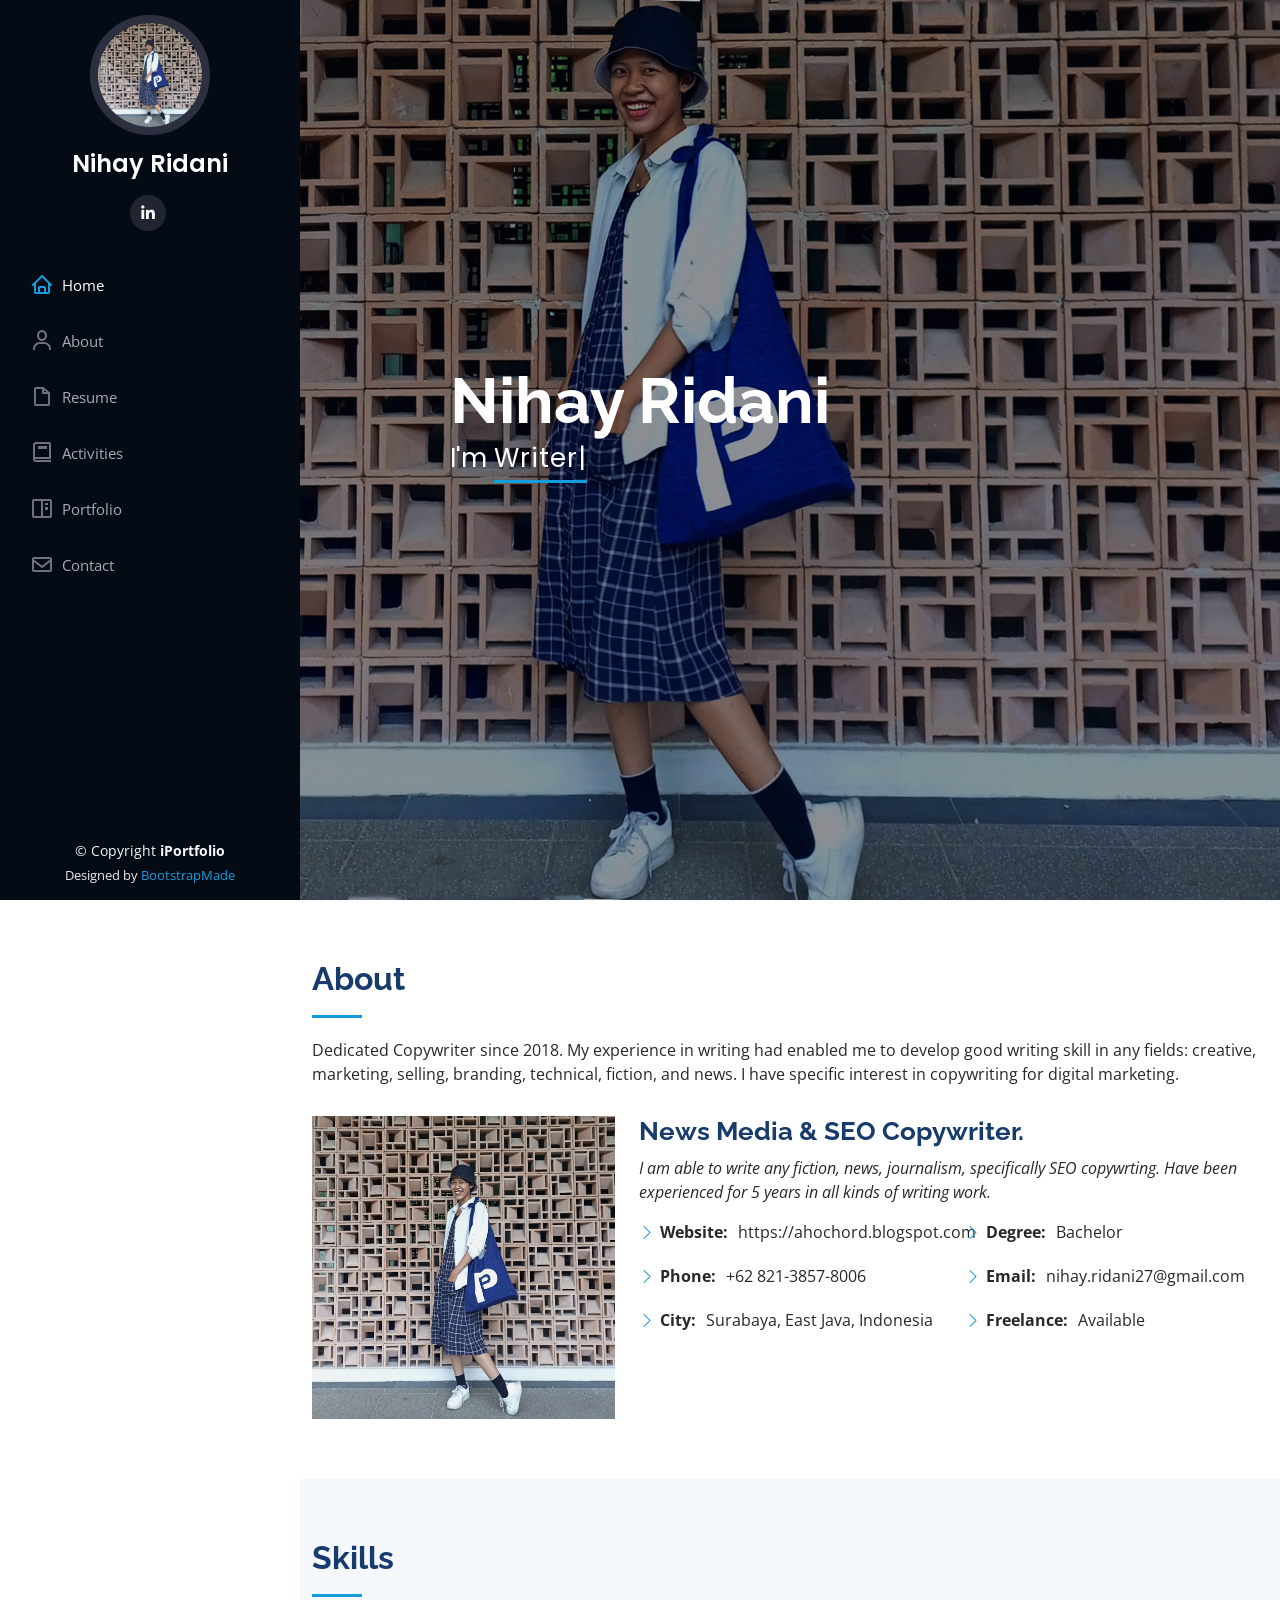
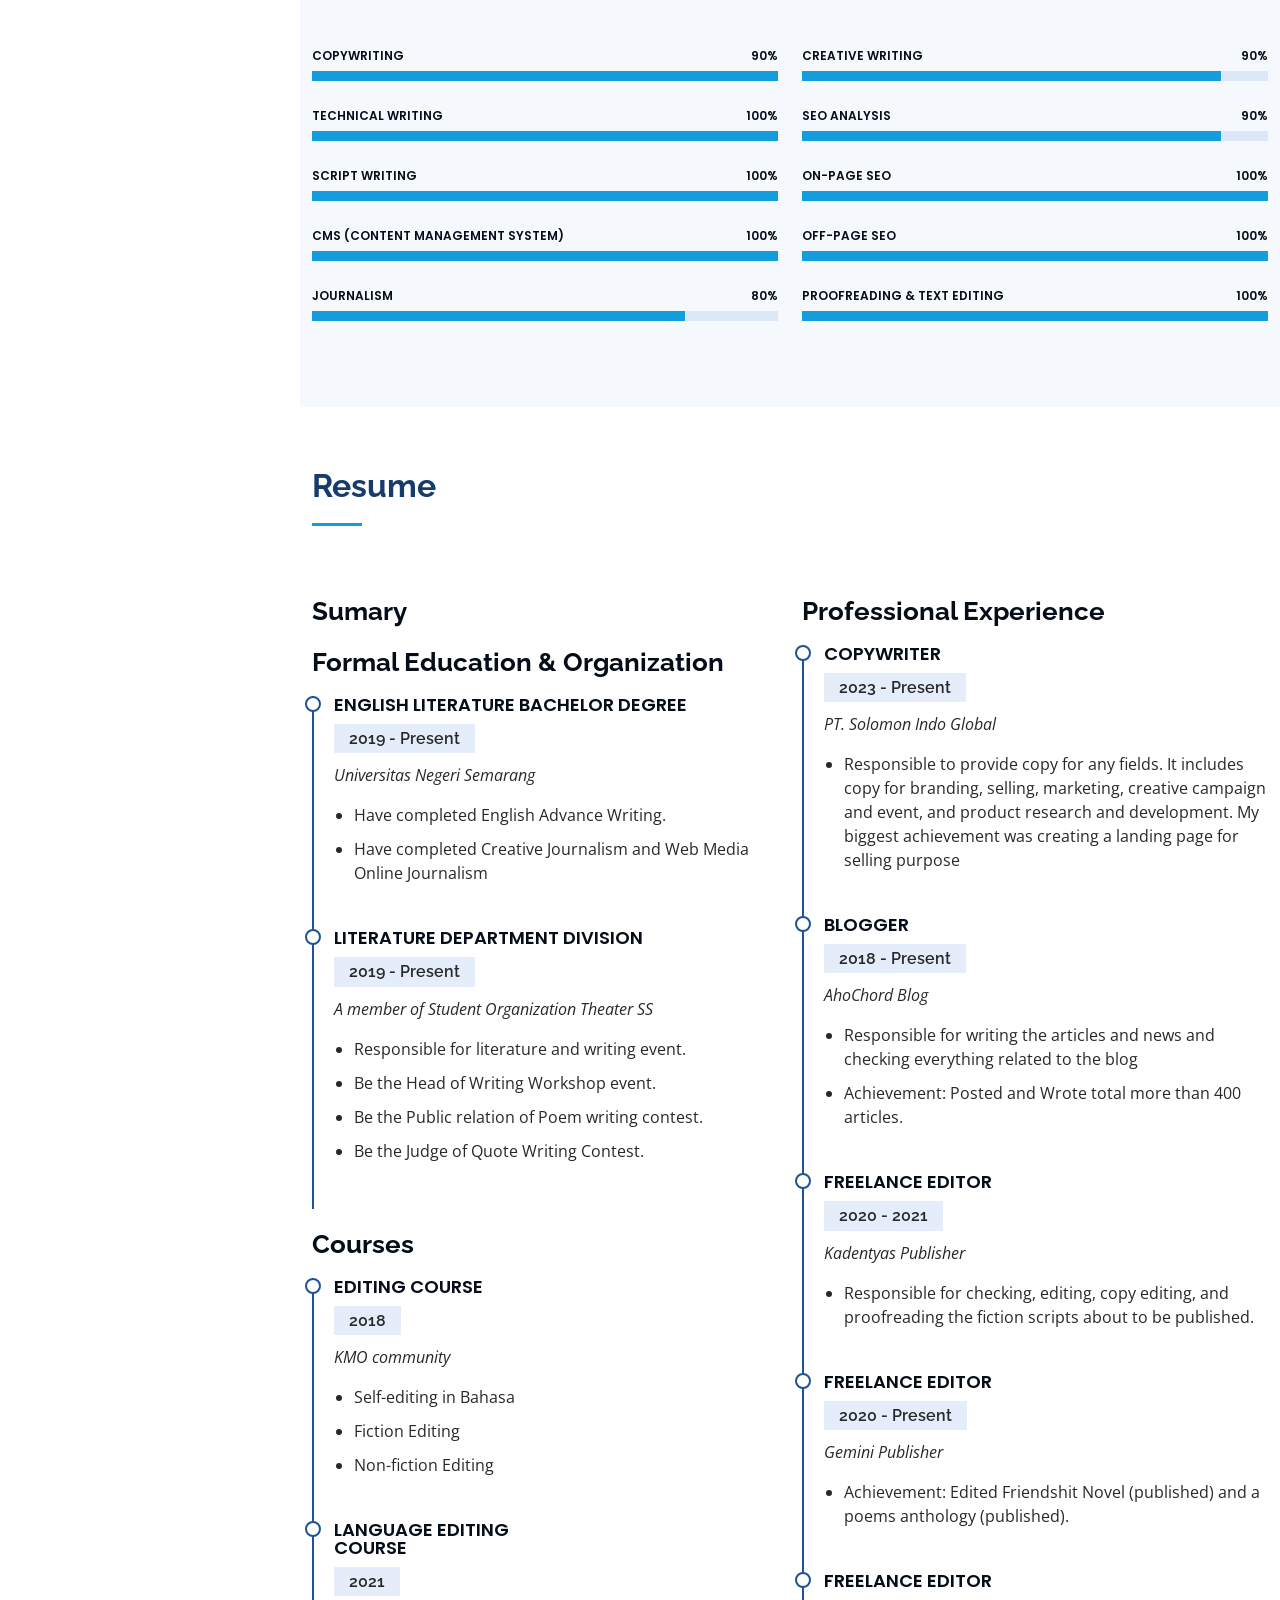
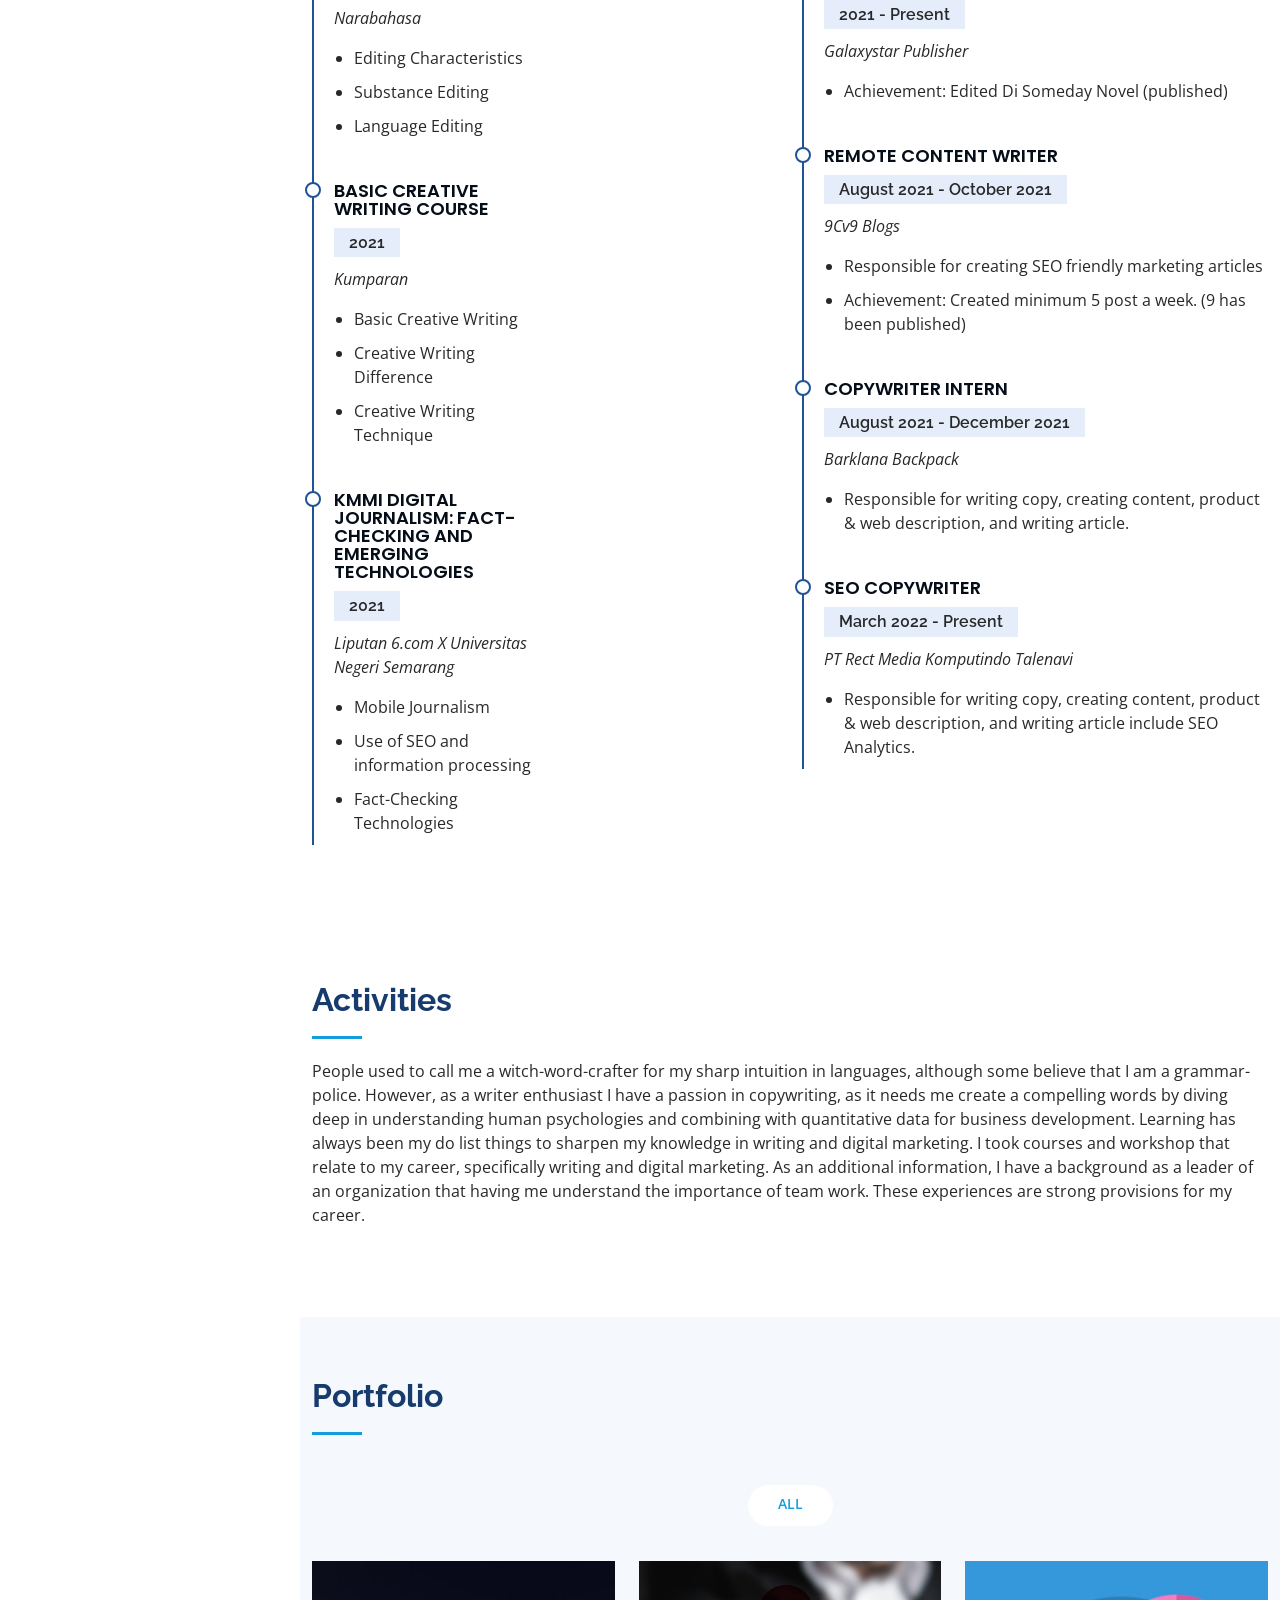
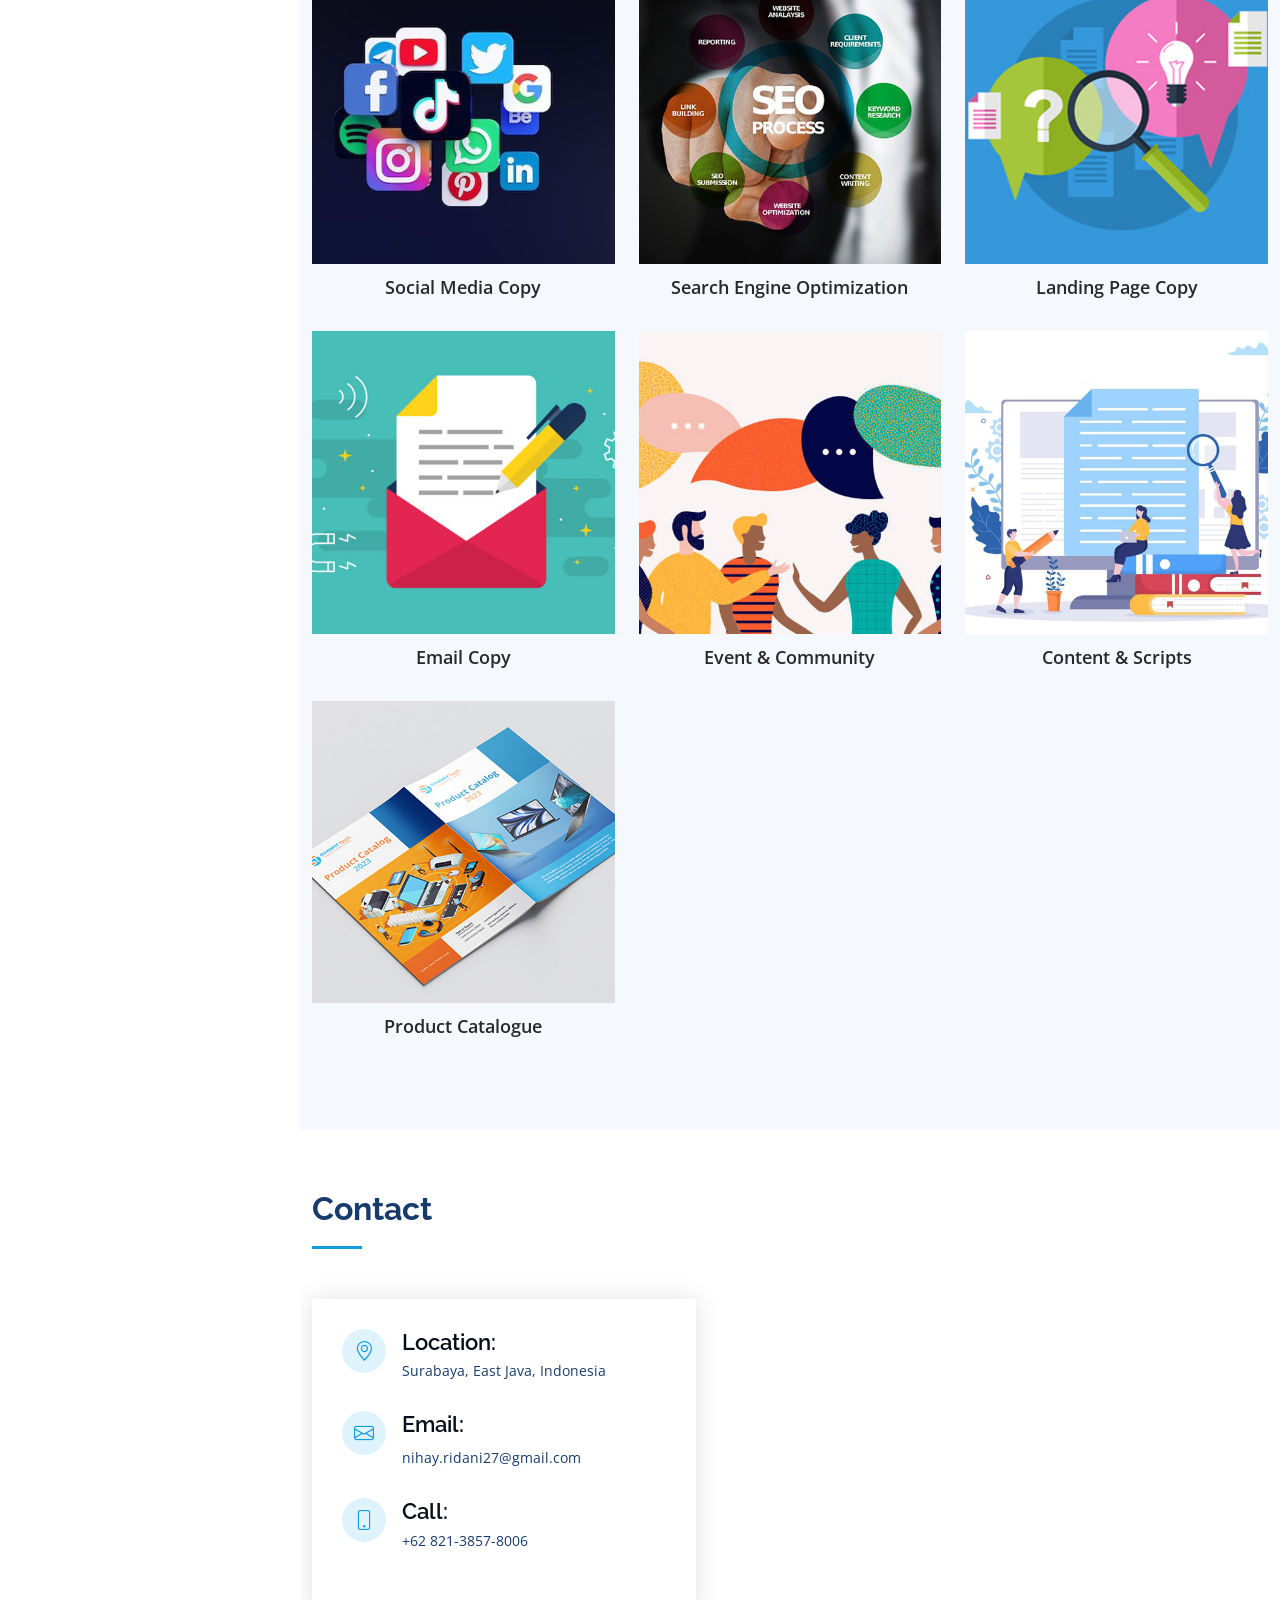
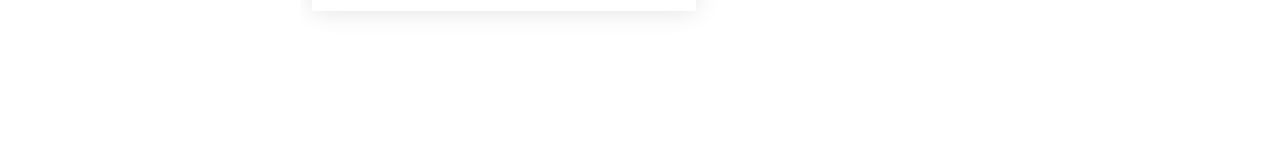
==== commit b4511ce6: "edit portfolio" ====
--- a/index.html
+++ b/index.html
@@ -60,6 +60,9 @@
           <li><a href="#hero" class="nav-link scrollto active"><i class="bx bx-home"></i> <span>Home</span></a></li>
           <li><a href="#about" class="nav-link scrollto"><i class="bx bx-user"></i> <span>About</span></a></li>
           <li><a href="#resume" class="nav-link scrollto"><i class="bx bx-file-blank"></i> <span>Resume</span></a></li>
+          <li><a href="#activities" class="nav-link scrollto"><i class="bx bx-book"></i>
+              <span>Activities</span></a>
+          </li>
           <li><a href="#portfolio" class="nav-link scrollto"><i
                 class="bx bx-book-content"></i><span>Portfolio</span></a></li>
           <li><a href="#contact" class="nav-link scrollto"><i class="bx bx-envelope"></i> <span>Contact</span></a></li>
@@ -84,11 +87,9 @@
 
         <div class="section-title">
           <h2>About</h2>
-          <p>I have been learning about writing and editing since I was a school kid. I am currently a college
-            student majoring English literature. I have become a freelance editor in some indie publishers and
-            actively writing in my personal blog with more than 400 articles since the last two years. I am
-            interested to be a content writer, easy to get along with, creative, good at communication, and
-            have a good creative writing skill.
+          <p>Dedicated Copywriter since 2018. My experience in writing had enabled me to develop good
+            writing skill in any fields: creative, marketing, selling, branding, technical, fiction, and news. I
+            have specific interest in copywriting for digital marketing.
           </p>
         </div>
 
@@ -109,8 +110,8 @@
                   <li><i class="bi bi-chevron-right"></i> <strong>Website:</strong>
                     <span>https://ahochord.blogspot.com</span>
                   </li>
-                  <li><i class="bi bi-chevron-right"></i> <strong>Phone:</strong> <span>+62 812 2616 3074</span></li>
-                  <li><i class="bi bi-chevron-right"></i> <strong>City:</strong> <span>Demak, Central Java,
+                  <li><i class="bi bi-chevron-right"></i> <strong>Phone:</strong> <span>+62 821-3857-8006</span></li>
+                  <li><i class="bi bi-chevron-right"></i> <strong>City:</strong> <span>Surabaya, East Java,
                       Indonesia</span></li>
                 </ul>
               </div>
@@ -143,7 +144,7 @@
           <div class="col-lg-6" data-aos="fade-up">
 
             <div class="progress">
-              <span class="skill">Microsoft Office <i class="val">100%</i></span>
+              <span class="skill">Copywriting <i class="val">90%</i></span>
               <div class="progress-bar-wrap">
                 <div class="progress-bar" role="progressbar" aria-valuenow="100" aria-valuemin="0" aria-valuemax="100">
                 </div>
@@ -151,7 +152,7 @@
             </div>
 
             <div class="progress">
-              <span class="skill">Text Editing <i class="val">100%</i></span>
+              <span class="skill">Technical Writing <i class="val">100%</i></span>
               <div class="progress-bar-wrap">
                 <div class="progress-bar" role="progressbar" aria-valuenow="100" aria-valuemin="0" aria-valuemax="100">
                 </div>
@@ -159,9 +160,25 @@
             </div>
 
             <div class="progress">
-              <span class="skill">English-Indonesia Translation <i class="val">85%</i></span>
-              <div class="progress-bar-wrap">
-                <div class="progress-bar" role="progressbar" aria-valuenow="85" aria-valuemin="0" aria-valuemax="100">
+              <span class="skill">Script Writing <i class="val">100%</i></span>
+              <div class="progress-bar-wrap">
+                <div class="progress-bar" role="progressbar" aria-valuenow="100" aria-valuemin="0" aria-valuemax="100">
+                </div>
+              </div>
+            </div>
+
+            <div class="progress">
+              <span class="skill">CMS (Content Management System) <i class="val">100%</i></span>
+              <div class="progress-bar-wrap">
+                <div class="progress-bar" role="progressbar" aria-valuenow="100" aria-valuemin="0" aria-valuemax="100">
+                </div>
+              </div>
+            </div>
+
+            <div class="progress">
+              <span class="skill">Journalism <i class="val">80%</i></span>
+              <div class="progress-bar-wrap">
+                <div class="progress-bar" role="progressbar" aria-valuenow="80" aria-valuemin="0" aria-valuemax="100">
                 </div>
               </div>
             </div>
@@ -171,14 +188,6 @@
           <div class="col-lg-6" data-aos="fade-up" data-aos-delay="100">
 
             <div class="progress">
-              <span class="skill">Journalism <i class="val">80%</i></span>
-              <div class="progress-bar-wrap">
-                <div class="progress-bar" role="progressbar" aria-valuenow="80" aria-valuemin="0" aria-valuemax="100">
-                </div>
-              </div>
-            </div>
-
-            <div class="progress">
               <span class="skill">Creative Writing <i class="val">90%</i></span>
               <div class="progress-bar-wrap">
                 <div class="progress-bar" role="progressbar" aria-valuenow="90" aria-valuemin="0" aria-valuemax="100">
@@ -190,6 +199,30 @@
               <span class="skill">SEO Analysis <i class="val">90%</i></span>
               <div class="progress-bar-wrap">
                 <div class="progress-bar" role="progressbar" aria-valuenow="90" aria-valuemin="0" aria-valuemax="100">
+                </div>
+              </div>
+            </div>
+
+            <div class="progress">
+              <span class="skill">On-page SEO <i class="val">100%</i></span>
+              <div class="progress-bar-wrap">
+                <div class="progress-bar" role="progressbar" aria-valuenow="100" aria-valuemin="0" aria-valuemax="100">
+                </div>
+              </div>
+            </div>
+
+            <div class="progress">
+              <span class="skill">Off-page SEO <i class="val">100%</i></span>
+              <div class="progress-bar-wrap">
+                <div class="progress-bar" role="progressbar" aria-valuenow="100" aria-valuemin="0" aria-valuemax="100">
+                </div>
+              </div>
+            </div>
+
+            <div class="progress">
+              <span class="skill">Proofreading & Text Editing <i class="val">100%</i></span>
+              <div class="progress-bar-wrap">
+                <div class="progress-bar" role="progressbar" aria-valuenow="100" aria-valuemin="0" aria-valuemax="100">
                 </div>
               </div>
             </div>
@@ -295,6 +328,16 @@
           <div class="col-lg-6" data-aos="fade-up" data-aos-delay="100">
             <h3 class="resume-title">Professional Experience</h3>
             <div class="resume-item">
+              <h4>Copywriter</h4>
+              <h5>2023 - Present</h5>
+              <p><em>PT. Solomon Indo Global </em></p>
+              <ul>
+                <li>Responsible to provide copy for any fields. It includes copy for branding, selling, marketing,
+                  creative campaign and event, and product research and development. My biggest achievement
+                  was creating a landing page for selling purpose</li>
+              </ul>
+            </div>
+            <div class="resume-item">
               <h4>Blogger</h4>
               <h5>2018 - Present</h5>
               <p><em>AhoChord Blog </em></p>
@@ -360,6 +403,25 @@
       </div>
     </section><!-- End Resume Section -->
 
+    <section id="activities" class="about">
+      <div class="container">
+
+        <div class="section-title">
+          <h2>Activities</h2>
+          <p>People used to call me a witch-word-crafter for my sharp intuition in languages, although some believe
+            that I am a grammar-police. However, as a writer enthusiast I have a passion in copywriting, as it needs
+            me create a compelling words by diving deep in understanding human psychologies and combining with
+            quantitative data for business development.
+            Learning has always been my do list things to sharpen my knowledge in writing and digital marketing. I
+            took courses and workshop that relate to my career, specifically writing and digital marketing. As an
+            additional information, I have a background as a leader of an organization that having me understand
+            the importance of team work. These experiences are strong provisions for my career.
+          </p>
+        </div>
+
+      </div>
+    </section>
+
     <!-- ======= Portfolio Section ======= -->
     <section id="portfolio" class="portfolio section-bg">
       <div class="container">
@@ -367,6 +429,9 @@
         <div class="section-title">
           <h2>Portfolio</h2>
         </div>
+
+        <!-- <h3 class="portfolio-heading">Social Media Copy, SEO, Landing Page Copy, Email Copy, Event & Community, Content
+          & Scripts, Product Catalogue</h3> -->
 
         <div class="row" data-aos="fade-up">
           <div class="col-lg-12 d-flex justify-content-center">
@@ -380,41 +445,92 @@
 
           <div class="col-lg-4 col-md-6 portfolio-item filter-app">
             <div class="portfolio-wrap">
-              <img src="assets/img/portfolio/9cv9-logo-01-300x210.png" class="img-fluid" alt="">
+              <img src="assets/img/portfolio/socmed_copy.png" class="img-fluid" alt="Social Media Copy">
+              <div class="portfolio-links">
+                <a href="/portfolio-details-social-media-copy.html" title="More Details" target="_blank"><i
+                    class="bx bx-link"></i></a>
+              </div>
+            </div>
+            <div class="portfolio-infos">
+              Social Media Copy
+            </div>
+          </div>
+
+          <div class="col-lg-4 col-md-6 portfolio-item filter-app">
+            <div class="portfolio-wrap">
+              <img src="assets/img/portfolio/seo.jpg" class="img-fluid" alt="Search Engine Optimization">
+              <div class="portfolio-links">
+                <a href="/portfolio-details-seo-copywriter.html" title="More Details" target="_blank"><i
+                    class="bx bx-link"></i></a>
+              </div>
+            </div>
+            <div class="portfolio-infos">
+              Search Engine Optimization
+            </div>
+          </div>
+
+          <div class="col-lg-4 col-md-6 portfolio-item filter-app">
+            <div class="portfolio-wrap">
+              <img src="assets/img/portfolio/lpcopy.png" class="img-fluid" alt="Landing Page Copy">
               <div class="portfolio-links">
                 <a href="https://blog.9cv9jobs.id/author/nihayridani/" title="More Details" target="_blank"><i
                     class="bx bx-link"></i></a>
               </div>
             </div>
-          </div>
-
-          <div class="col-lg-4 col-md-6 portfolio-item filter-web">
-            <div class="portfolio-wrap">
-              <img src="assets/img/portfolio/light_logo_brg.png" class="img-fluid" alt="">
-              <div class="portfolio-links">
-                <a href="https://bigoresellergroup.com/articles/" title="More Details" target="_blank"><i
-                    class="bx bx-link"></i></a>
-              </div>
+            <div class="portfolio-infos">
+              Landing Page Copy
             </div>
           </div>
 
           <div class="col-lg-4 col-md-6 portfolio-item filter-app">
             <div class="portfolio-wrap">
-              <img src="assets/img/portfolio/LOGO-TKC-larger.png" class="img-fluid" alt="">
+              <img src="assets/img/portfolio/emailcopy.png" class="img-fluid" alt="Email Copy">
               <div class="portfolio-links">
-                <a href="https://taniakidscenter.com/blog/" title="More Details" target="_blank"><i
+                <a href="https://blog.9cv9jobs.id/author/nihayridani/" title="More Details" target="_blank"><i
                     class="bx bx-link"></i></a>
               </div>
             </div>
-          </div>
-
-          <div class="col-lg-4 col-md-6 portfolio-item filter-card">
+            <div class="portfolio-infos">
+              Email Copy
+            </div>
+          </div>
+
+          <div class="col-lg-4 col-md-6 portfolio-item filter-app">
             <div class="portfolio-wrap">
-              <img src="assets/img/portfolio/unnamed.png" class="img-fluid" alt="">
+              <img src="assets/img/portfolio/event.png" class="img-fluid" alt="Event & Community">
               <div class="portfolio-links">
-                <a href="https://ahochord.blogspot.com" title="More Details" target="_blank"><i
+                <a href="https://blog.9cv9jobs.id/author/nihayridani/" title="More Details" target="_blank"><i
                     class="bx bx-link"></i></a>
               </div>
+            </div>
+            <div class="portfolio-infos">
+              Event & Community
+            </div>
+          </div>
+
+          <div class="col-lg-4 col-md-6 portfolio-item filter-app">
+            <div class="portfolio-wrap">
+              <img src="assets/img/portfolio/scripts.png" class="img-fluid" alt="Content & Scripts">
+              <div class="portfolio-links">
+                <a href="https://blog.9cv9jobs.id/author/nihayridani/" title="More Details" target="_blank"><i
+                    class="bx bx-link"></i></a>
+              </div>
+            </div>
+            <div class="portfolio-infos">
+              Content & Scripts
+            </div>
+          </div>
+
+          <div class="col-lg-4 col-md-6 portfolio-item filter-app">
+            <div class="portfolio-wrap">
+              <img src="assets/img/portfolio/catalogue.png" class="img-fluid" alt="Product Catalogue">
+              <div class="portfolio-links">
+                <a href="https://blog.9cv9jobs.id/author/nihayridani/" title="More Details" target="_blank"><i
+                    class="bx bx-link"></i></a>
+              </div>
+            </div>
+            <div class="portfolio-infos">
+              Product Catalogue
             </div>
           </div>
 
@@ -439,7 +555,7 @@
               <div class="address">
                 <i class="bi bi-geo-alt"></i>
                 <h4>Location:</h4>
-                <p>Demak, Central Java, Indonesia</p>
+                <p>Surabaya, East Java, Indonesia</p>
               </div>
 
               <div class="email">
@@ -451,7 +567,7 @@
               <div class="phone">
                 <i class="bi bi-phone"></i>
                 <h4>Call:</h4>
-                <p>+62 812 2616 3074</p>
+                <p>+62 821-3857-8006</p>
               </div>
             </div>
 
--- a/assets/css/style.css
+++ b/assets/css/style.css
@@ -154,7 +154,7 @@
   list-style: none;
 }
 
-.nav-menu>ul>li {
+.nav-menu > ul > li {
   position: relative;
   white-space: nowrap;
 }
@@ -180,7 +180,7 @@
 .nav-menu a:hover,
 .nav-menu .active,
 .nav-menu .active:focus,
-.nav-menu li:hover>a {
+.nav-menu li:hover > a {
   text-decoration: none;
   color: #fff;
 }
@@ -188,7 +188,7 @@
 .nav-menu a:hover i,
 .nav-menu .active i,
 .nav-menu .active:focus i,
-.nav-menu li:hover>a i {
+.nav-menu li:hover > a i {
   color: #149ddd;
 }
 
@@ -514,6 +514,15 @@
   border: 2px solid #1f5297;
 }
 
+.portfolio .portfolio-heading {
+  font-size: 21px;
+  font-weight: 700;
+  margin-top: 10px;
+  margin-bottom: 20px;
+  color: #3f3f3f;
+  text-align: center;
+}
+
 /*--------------------------------------------------------------
 # Portfolio
 --------------------------------------------------------------*/
@@ -598,7 +607,7 @@
   background: rgba(20, 157, 221, 0.95);
 }
 
-.portfolio .portfolio-wrap .portfolio-links a+a {
+.portfolio .portfolio-wrap .portfolio-links a + a {
   border-left: 1px solid #37b3ed;
 }
 
@@ -631,7 +640,10 @@
   position: relative;
 }
 
-.portfolio-details .portfolio-details-slider .swiper-pagination .swiper-pagination-bullet {
+.portfolio-details
+  .portfolio-details-slider
+  .swiper-pagination
+  .swiper-pagination-bullet {
   width: 12px;
   height: 12px;
   background-color: #fff;
@@ -639,7 +651,10 @@
   border: 1px solid #149ddd;
 }
 
-.portfolio-details .portfolio-details-slider .swiper-pagination .swiper-pagination-bullet-active {
+.portfolio-details
+  .portfolio-details-slider
+  .swiper-pagination
+  .swiper-pagination-bullet-active {
   background-color: #149ddd;
 }
 
@@ -662,7 +677,7 @@
   font-size: 15px;
 }
 
-.portfolio-details .portfolio-info ul li+li {
+.portfolio-details .portfolio-info ul li + li {
   margin-top: 10px;
 }
 
@@ -678,6 +693,13 @@
 
 .portfolio-details .portfolio-description p {
   padding: 0;
+}
+
+.portfolio-infos {
+  font-size: 18px;
+  margin-top: 10px;
+  text-align: center;
+  font-weight: 600;
 }
 
 /*--------------------------------------------------------------
@@ -933,7 +955,7 @@
   font-weight: 600;
 }
 
-.contact .php-email-form .error-message br+br {
+.contact .php-email-form .error-message br + br {
   margin-top: 25px;
 }
 
@@ -989,7 +1011,7 @@
   padding: 10px 15px;
 }
 
-.contact .php-email-form button[type=submit] {
+.contact .php-email-form button[type="submit"] {
   background: #149ddd;
   border: 0;
   padding: 10px 24px;
@@ -998,7 +1020,7 @@
   border-radius: 4px;
 }
 
-.contact .php-email-form button[type=submit]:hover {
+.contact .php-email-form button[type="submit"]:hover {
   background: #37b3ed;
 }
 
@@ -1044,11 +1066,11 @@
   font-size: 15px;
 }
 
-.breadcrumbs ol li+li {
+.breadcrumbs ol li + li {
   padding-left: 10px;
 }
 
-.breadcrumbs ol li+li::before {
+.breadcrumbs ol li + li::before {
   display: inline-block;
   padding-right: 10px;
   color: #0e2442;
@@ -1101,4 +1123,4 @@
     width: auto;
     padding-right: 20px 15px;
   }
-}+}
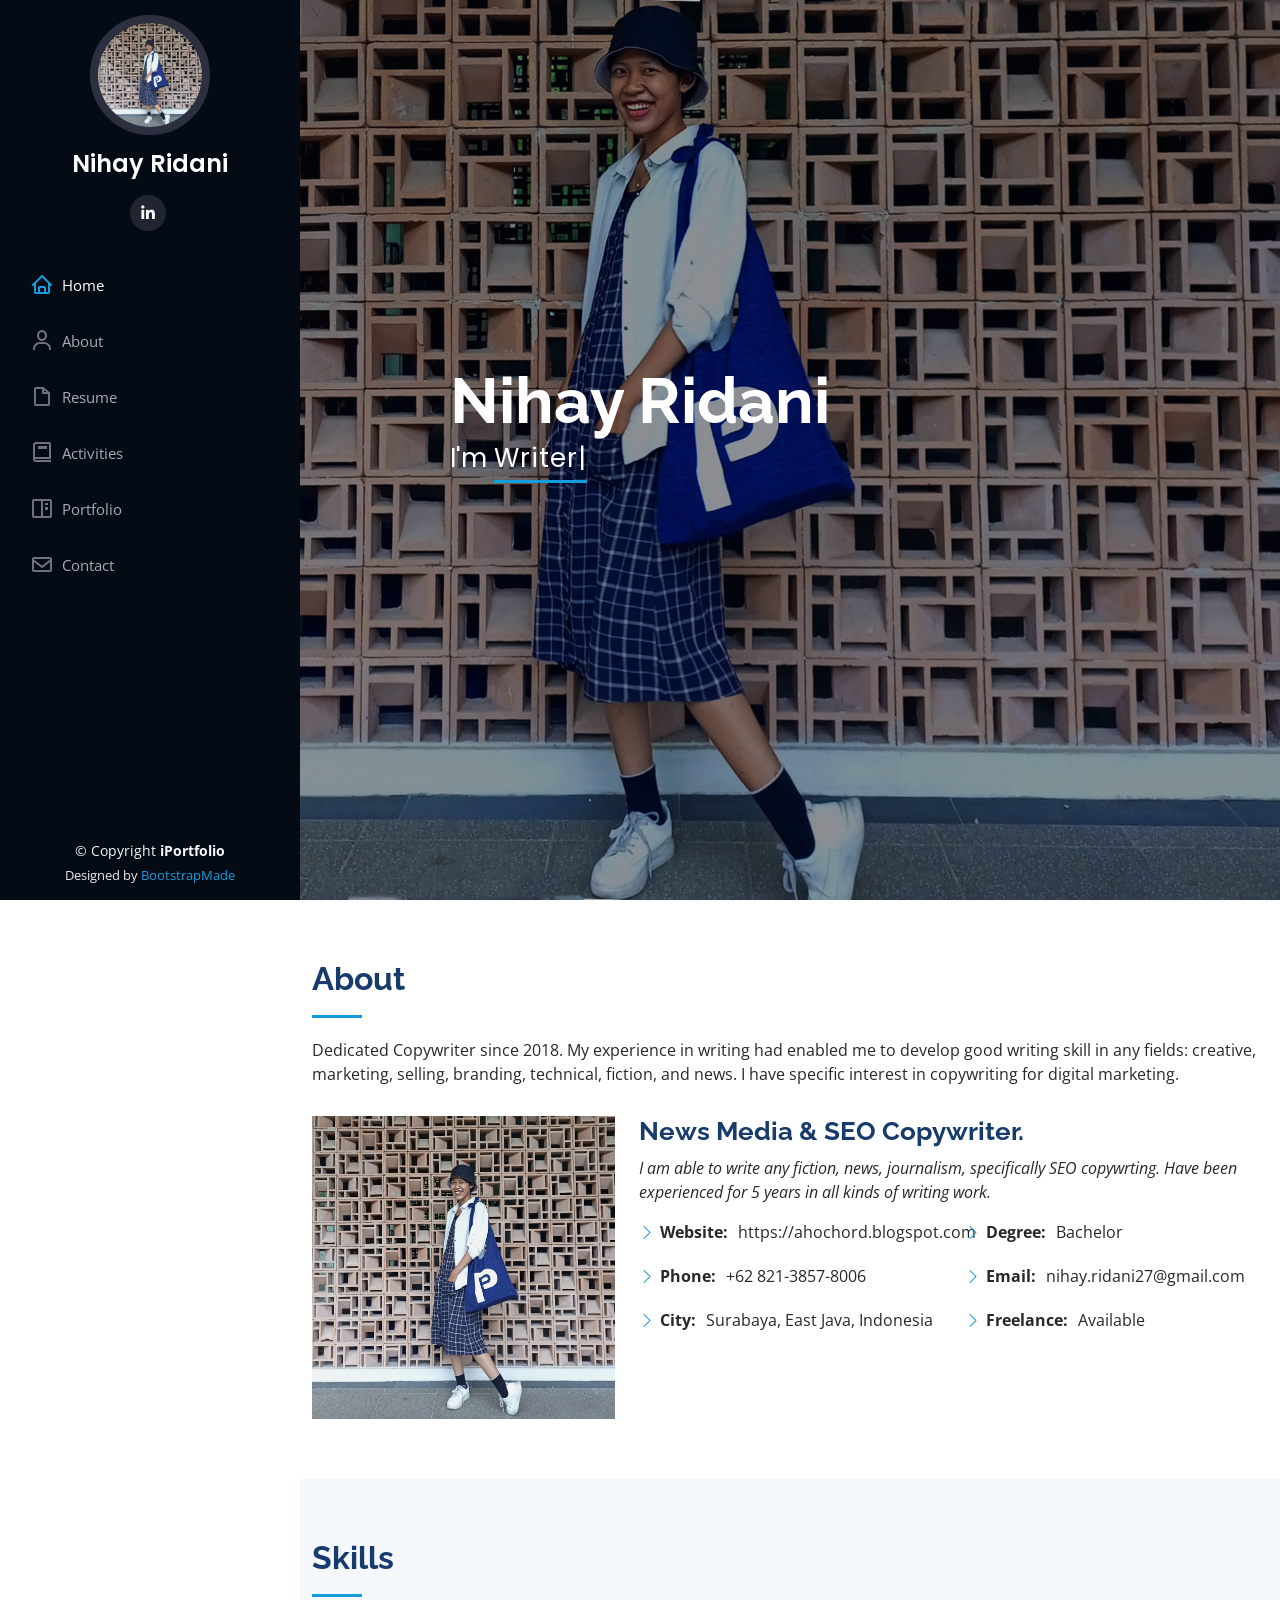
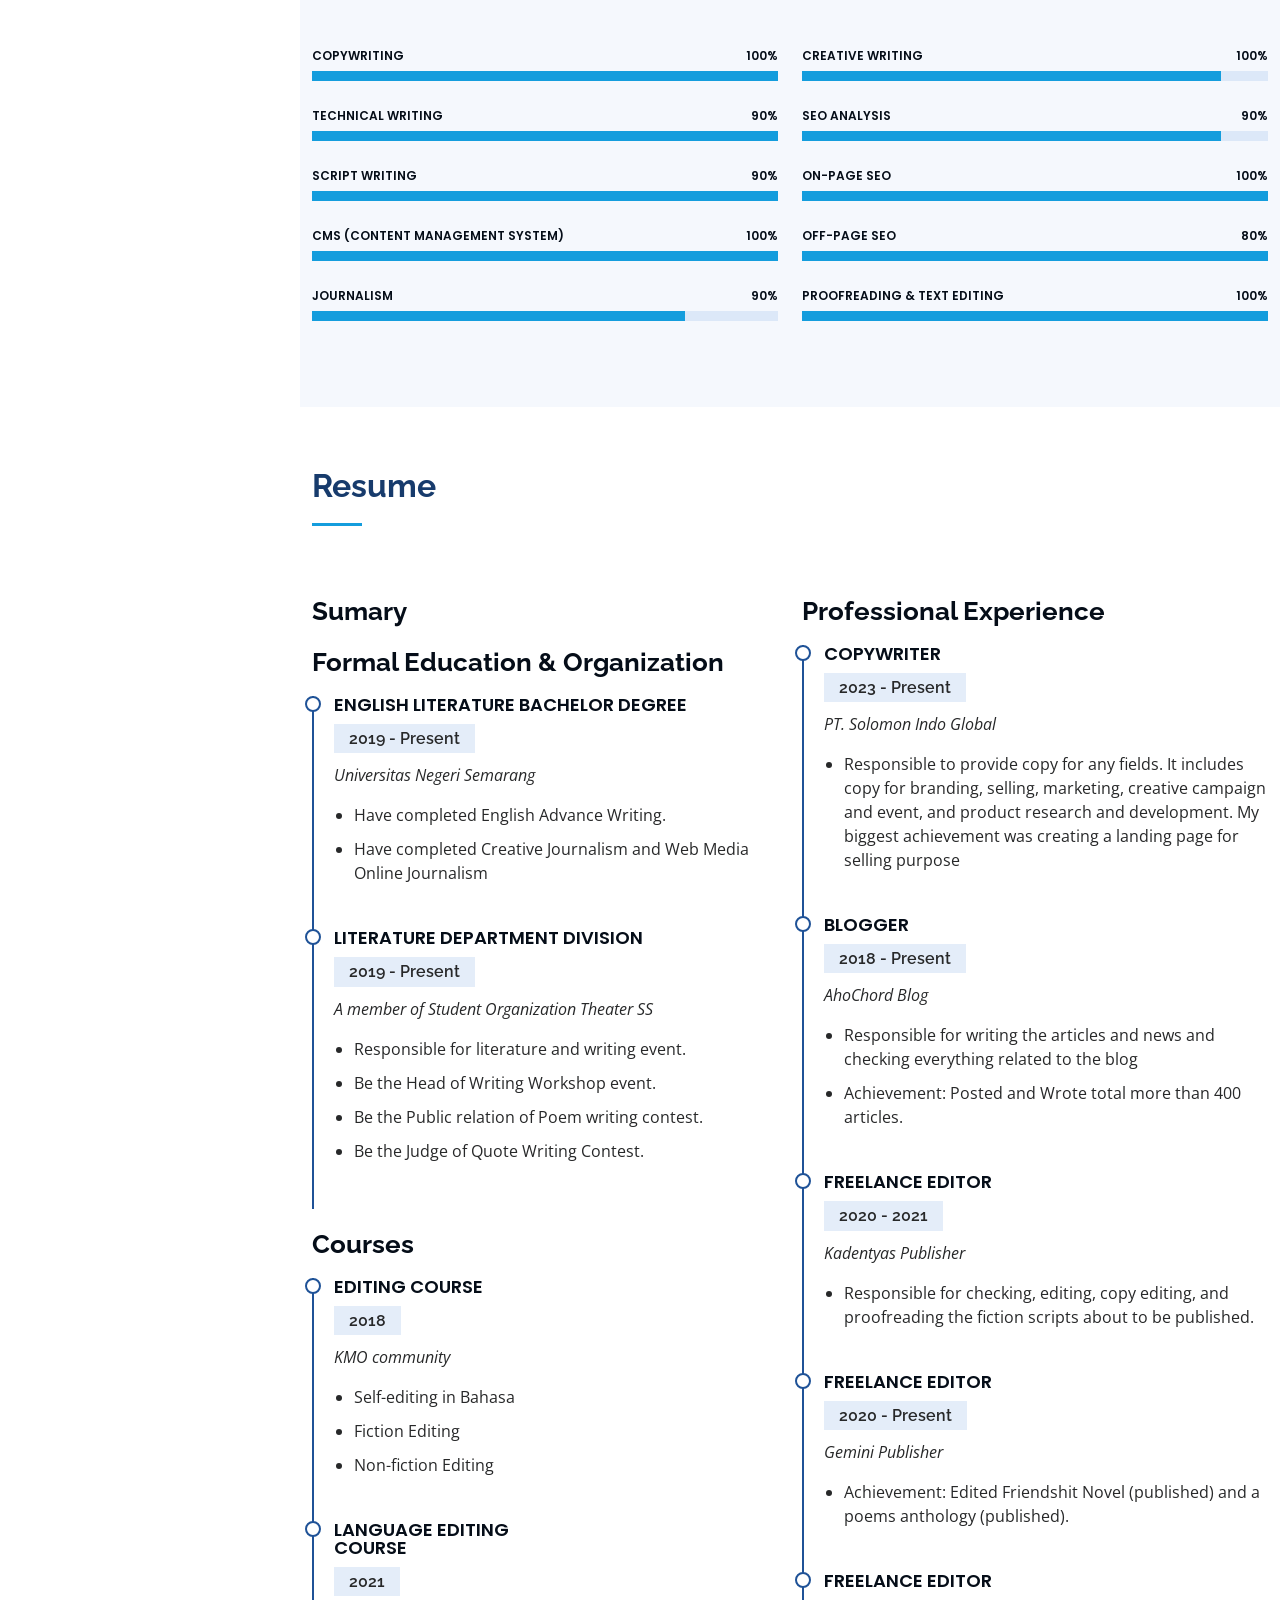
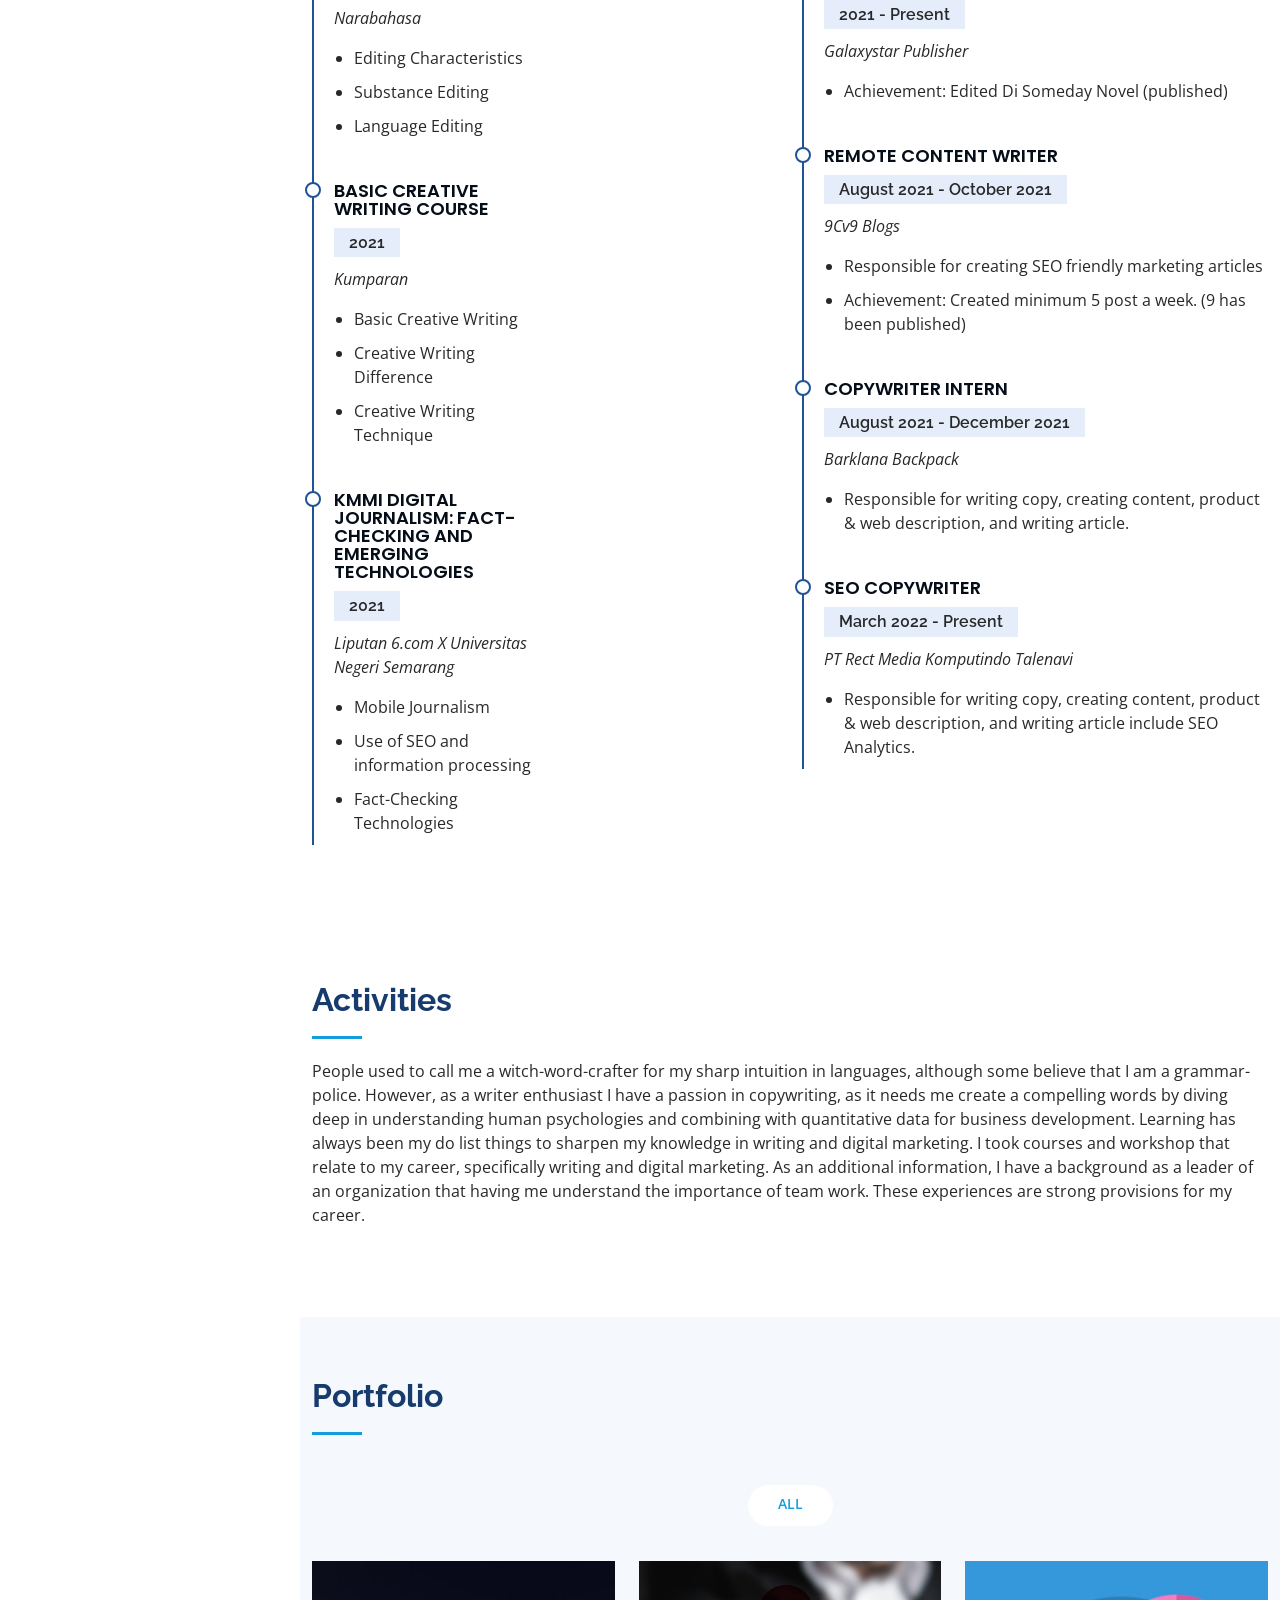
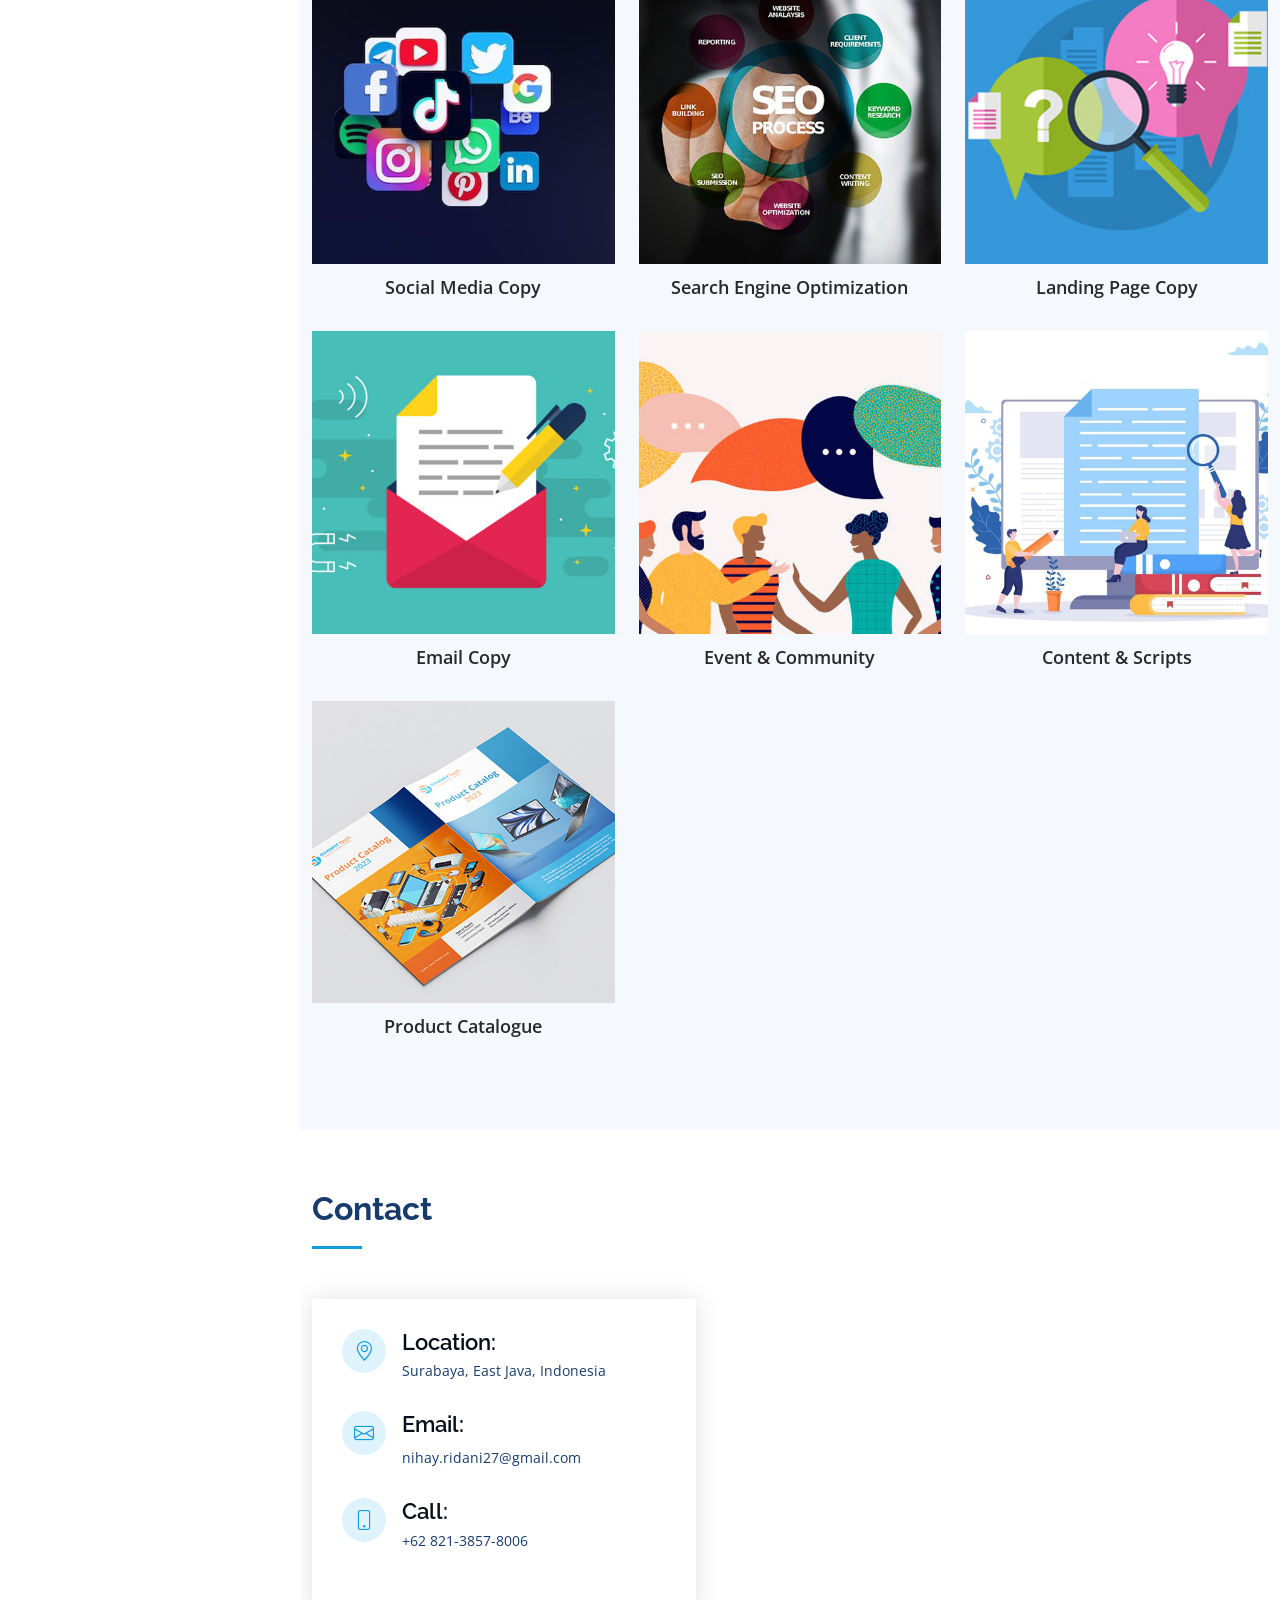
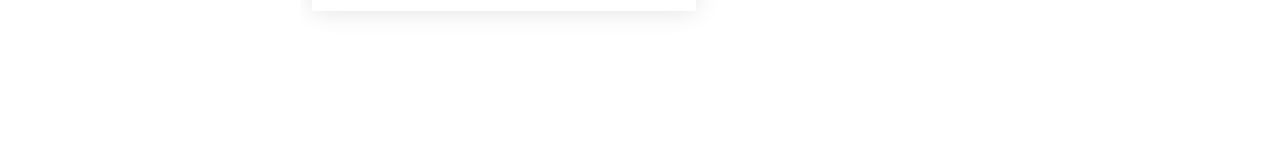
==== commit 70d5cff6: "persentage" ====
--- a/index.html
+++ b/index.html
@@ -144,7 +144,7 @@
           <div class="col-lg-6" data-aos="fade-up">
 
             <div class="progress">
-              <span class="skill">Copywriting <i class="val">90%</i></span>
+              <span class="skill">Copywriting <i class="val">100%</i></span>
               <div class="progress-bar-wrap">
                 <div class="progress-bar" role="progressbar" aria-valuenow="100" aria-valuemin="0" aria-valuemax="100">
                 </div>
@@ -152,7 +152,7 @@
             </div>
 
             <div class="progress">
-              <span class="skill">Technical Writing <i class="val">100%</i></span>
+              <span class="skill">Technical Writing <i class="val">90%</i></span>
               <div class="progress-bar-wrap">
                 <div class="progress-bar" role="progressbar" aria-valuenow="100" aria-valuemin="0" aria-valuemax="100">
                 </div>
@@ -160,7 +160,7 @@
             </div>
 
             <div class="progress">
-              <span class="skill">Script Writing <i class="val">100%</i></span>
+              <span class="skill">Script Writing <i class="val">90%</i></span>
               <div class="progress-bar-wrap">
                 <div class="progress-bar" role="progressbar" aria-valuenow="100" aria-valuemin="0" aria-valuemax="100">
                 </div>
@@ -176,7 +176,7 @@
             </div>
 
             <div class="progress">
-              <span class="skill">Journalism <i class="val">80%</i></span>
+              <span class="skill">Journalism <i class="val">90%</i></span>
               <div class="progress-bar-wrap">
                 <div class="progress-bar" role="progressbar" aria-valuenow="80" aria-valuemin="0" aria-valuemax="100">
                 </div>
@@ -188,7 +188,7 @@
           <div class="col-lg-6" data-aos="fade-up" data-aos-delay="100">
 
             <div class="progress">
-              <span class="skill">Creative Writing <i class="val">90%</i></span>
+              <span class="skill">Creative Writing <i class="val">100%</i></span>
               <div class="progress-bar-wrap">
                 <div class="progress-bar" role="progressbar" aria-valuenow="90" aria-valuemin="0" aria-valuemax="100">
                 </div>
@@ -212,7 +212,7 @@
             </div>
 
             <div class="progress">
-              <span class="skill">Off-page SEO <i class="val">100%</i></span>
+              <span class="skill">Off-page SEO <i class="val">80%</i></span>
               <div class="progress-bar-wrap">
                 <div class="progress-bar" role="progressbar" aria-valuenow="100" aria-valuemin="0" aria-valuemax="100">
                 </div>
@@ -447,7 +447,7 @@
             <div class="portfolio-wrap">
               <img src="assets/img/portfolio/socmed_copy.png" class="img-fluid" alt="Social Media Copy">
               <div class="portfolio-links">
-                <a href="/portfolio-details-social-media-copy.html" title="More Details" target="_blank"><i
+                <a href="portfolio-details-social-media-copy.html" title="More Details" target="_blank"><i
                     class="bx bx-link"></i></a>
               </div>
             </div>
@@ -460,7 +460,7 @@
             <div class="portfolio-wrap">
               <img src="assets/img/portfolio/seo.jpg" class="img-fluid" alt="Search Engine Optimization">
               <div class="portfolio-links">
-                <a href="/portfolio-details-seo-copywriter.html" title="More Details" target="_blank"><i
+                <a href="portfolio-details-seo-copywriter.html" title="More Details" target="_blank"><i
                     class="bx bx-link"></i></a>
               </div>
             </div>
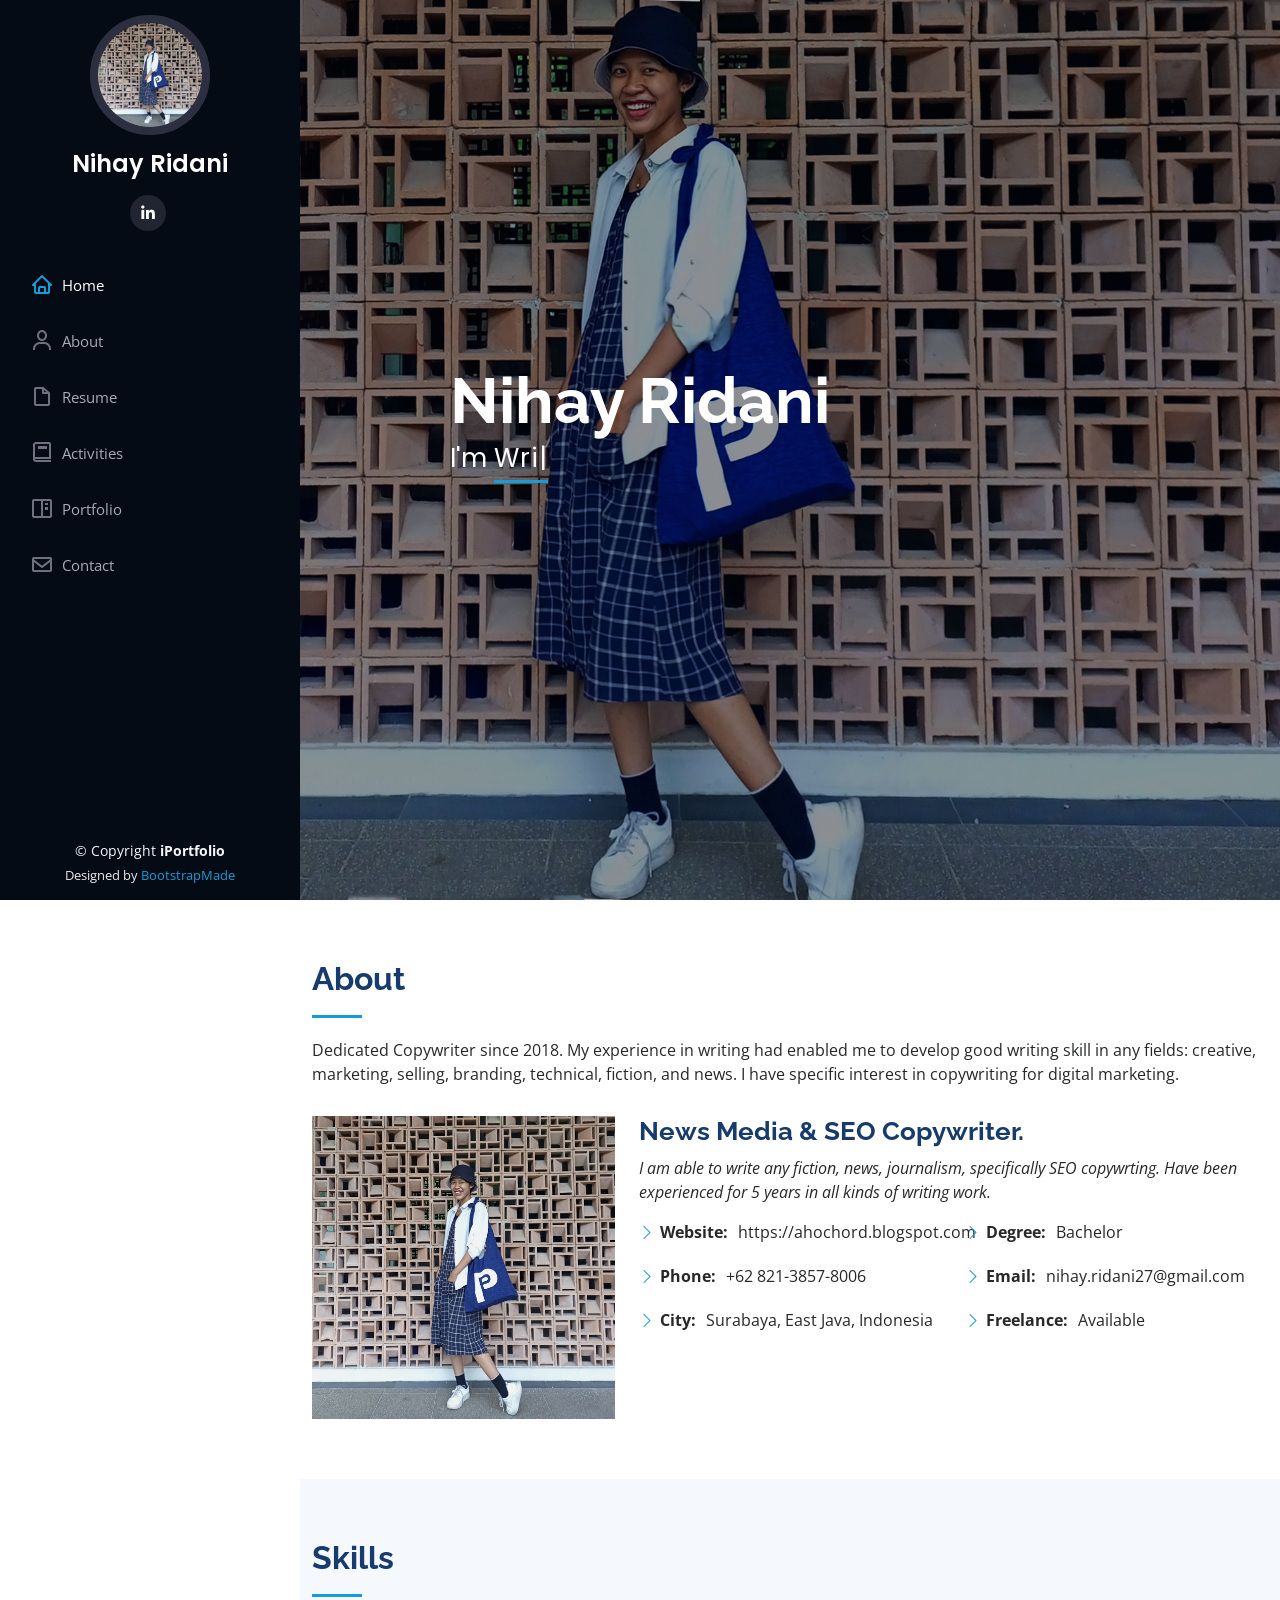
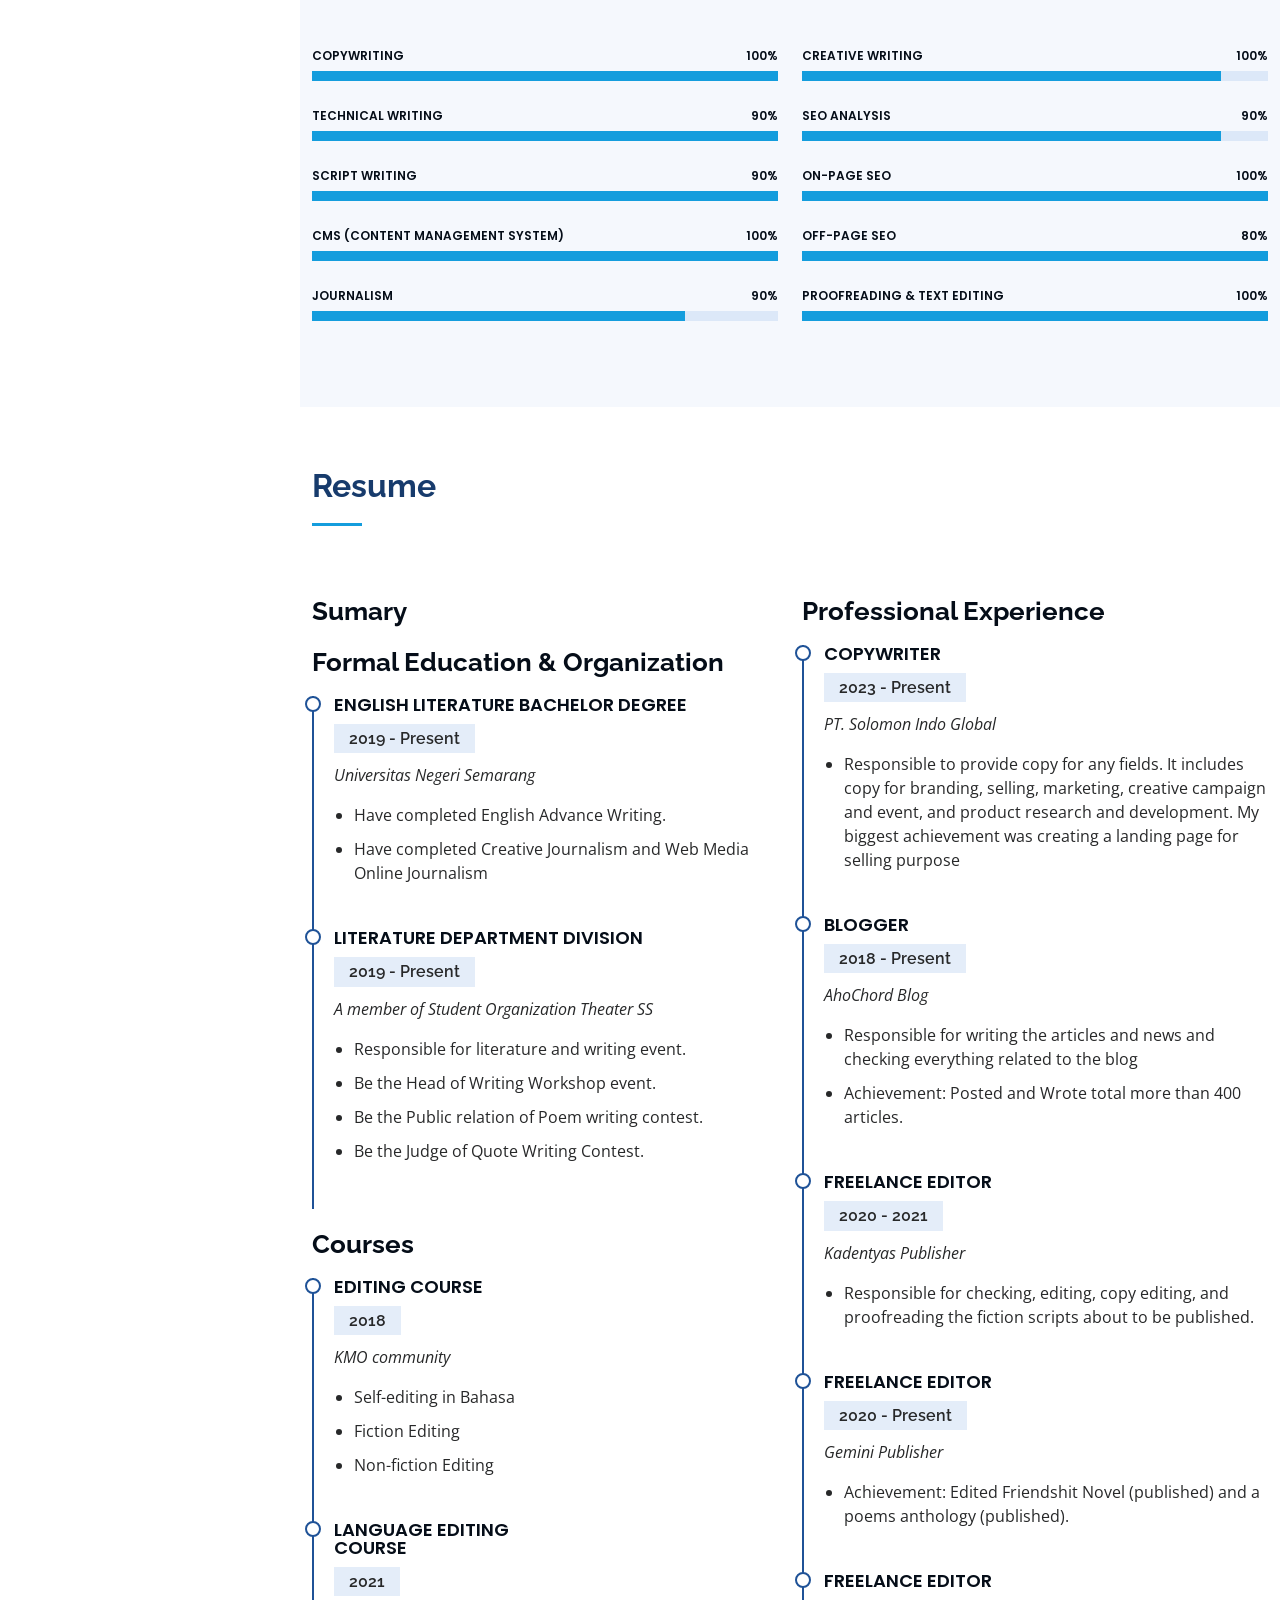
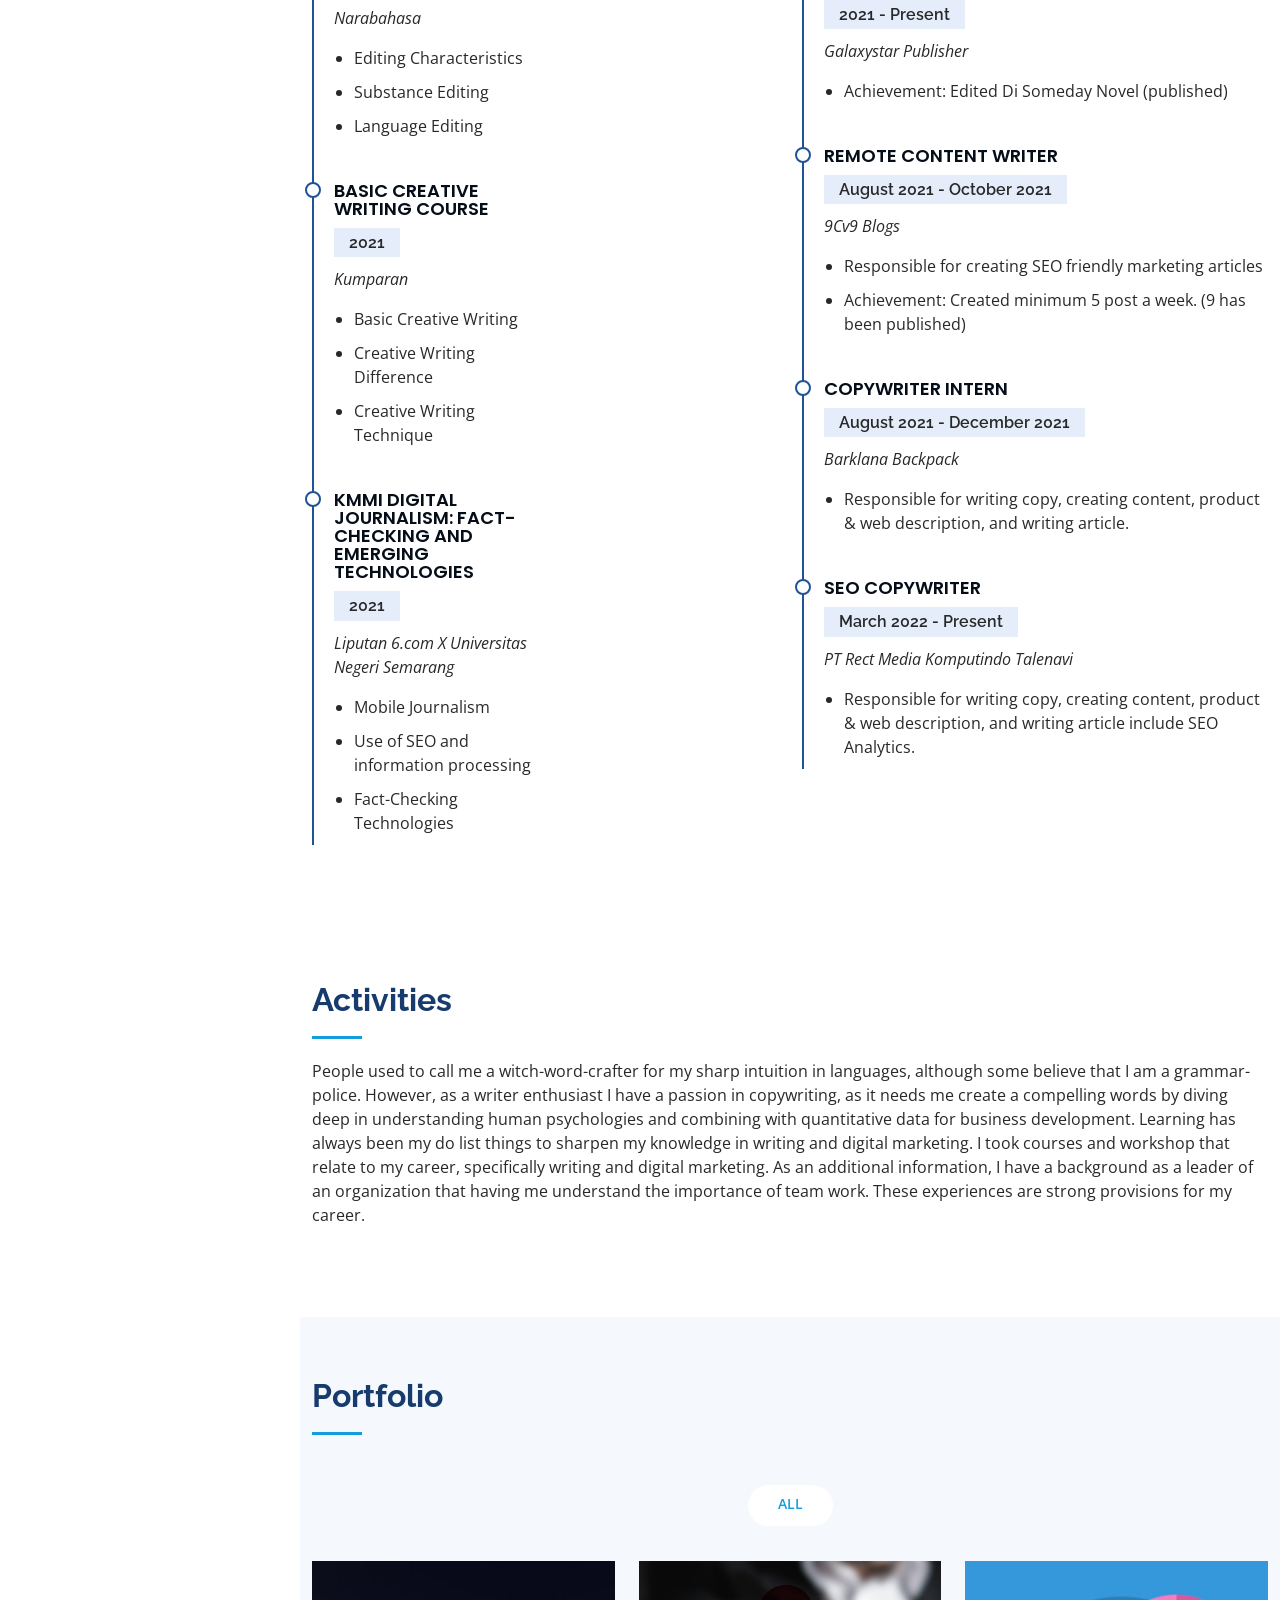
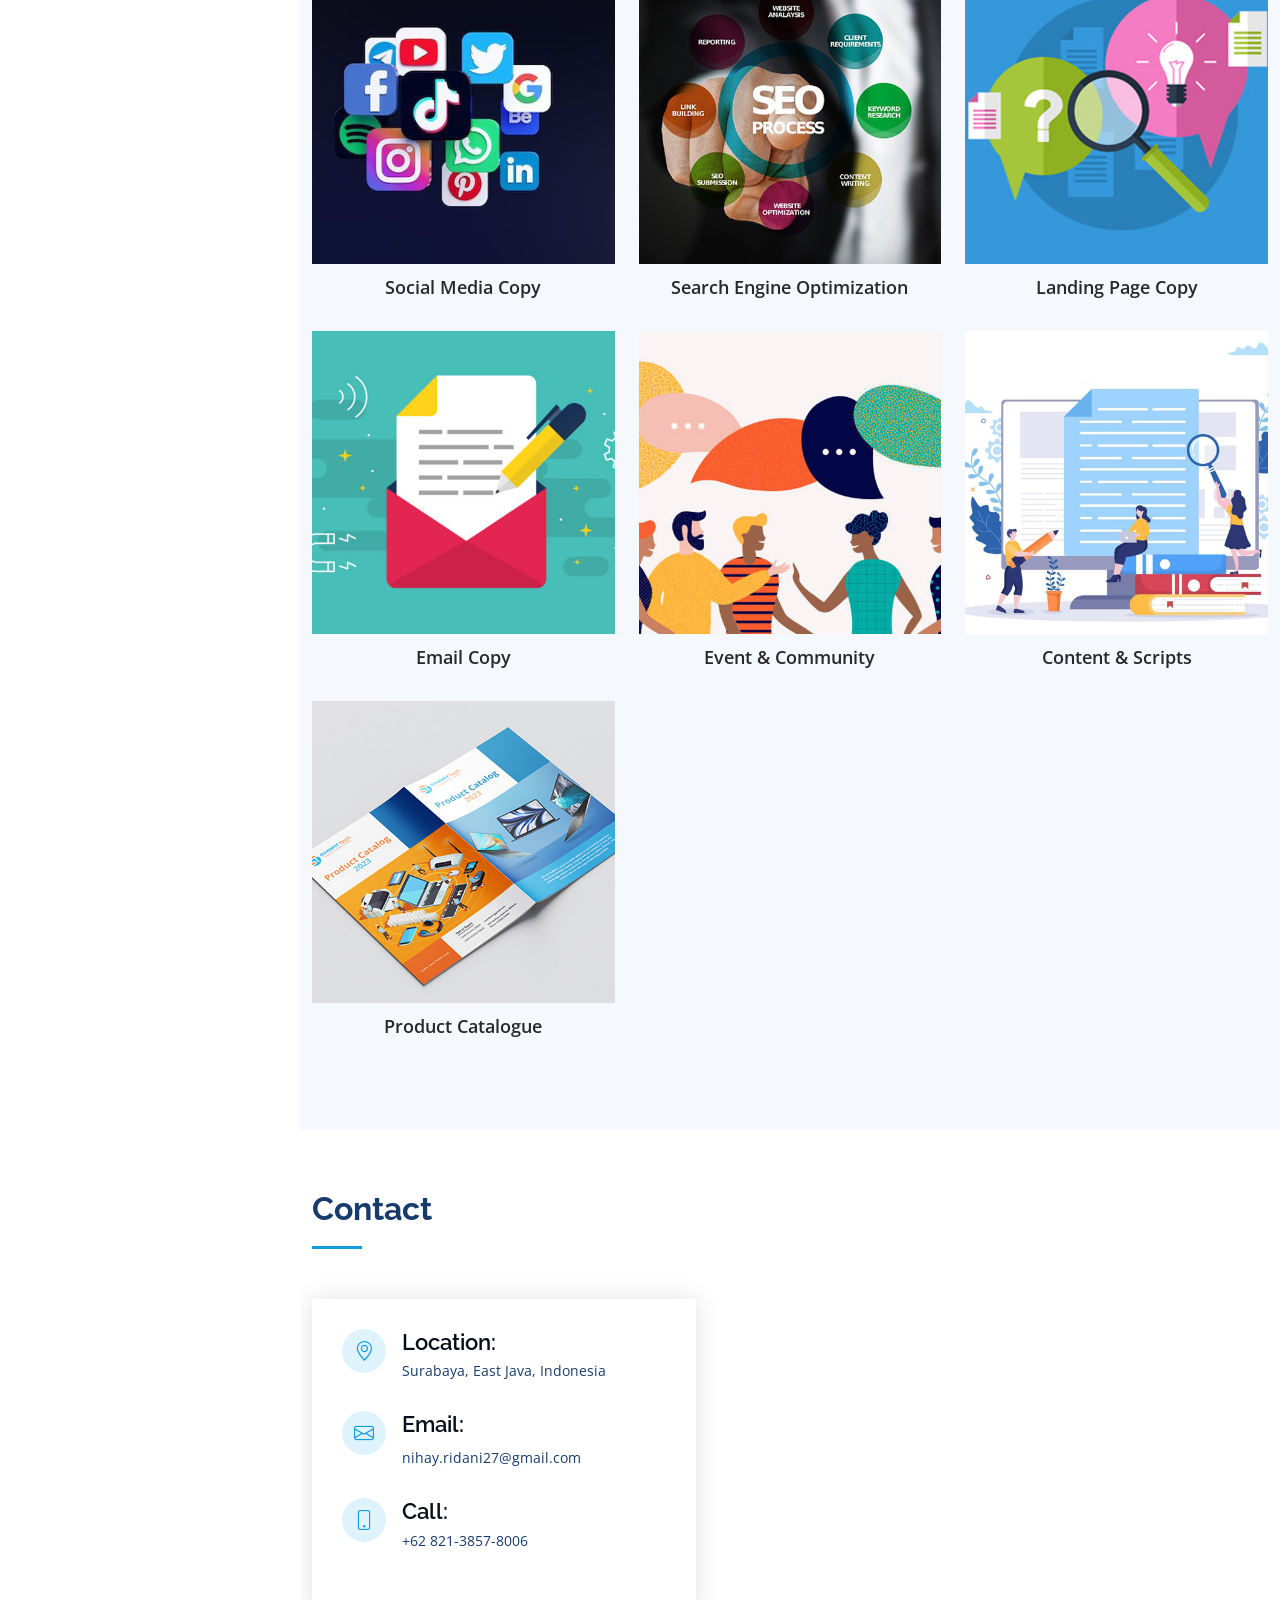
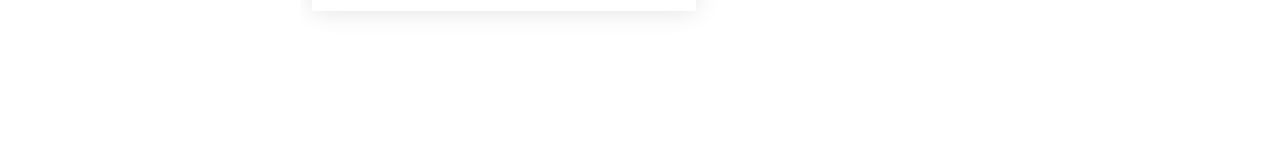
==== commit 7964b653: "modify" ====
--- a/index.html
+++ b/index.html
@@ -473,7 +473,7 @@
             <div class="portfolio-wrap">
               <img src="assets/img/portfolio/lpcopy.png" class="img-fluid" alt="Landing Page Copy">
               <div class="portfolio-links">
-                <a href="https://blog.9cv9jobs.id/author/nihayridani/" title="More Details" target="_blank"><i
+                <a href="portfolio-details-landing-page-copy.html" title="More Details" target="_blank"><i
                     class="bx bx-link"></i></a>
               </div>
             </div>
@@ -512,7 +512,7 @@
             <div class="portfolio-wrap">
               <img src="assets/img/portfolio/scripts.png" class="img-fluid" alt="Content & Scripts">
               <div class="portfolio-links">
-                <a href="https://blog.9cv9jobs.id/author/nihayridani/" title="More Details" target="_blank"><i
+                <a href="portfolio-details-content-and-scripts.html" title="More Details" target="_blank"><i
                     class="bx bx-link"></i></a>
               </div>
             </div>
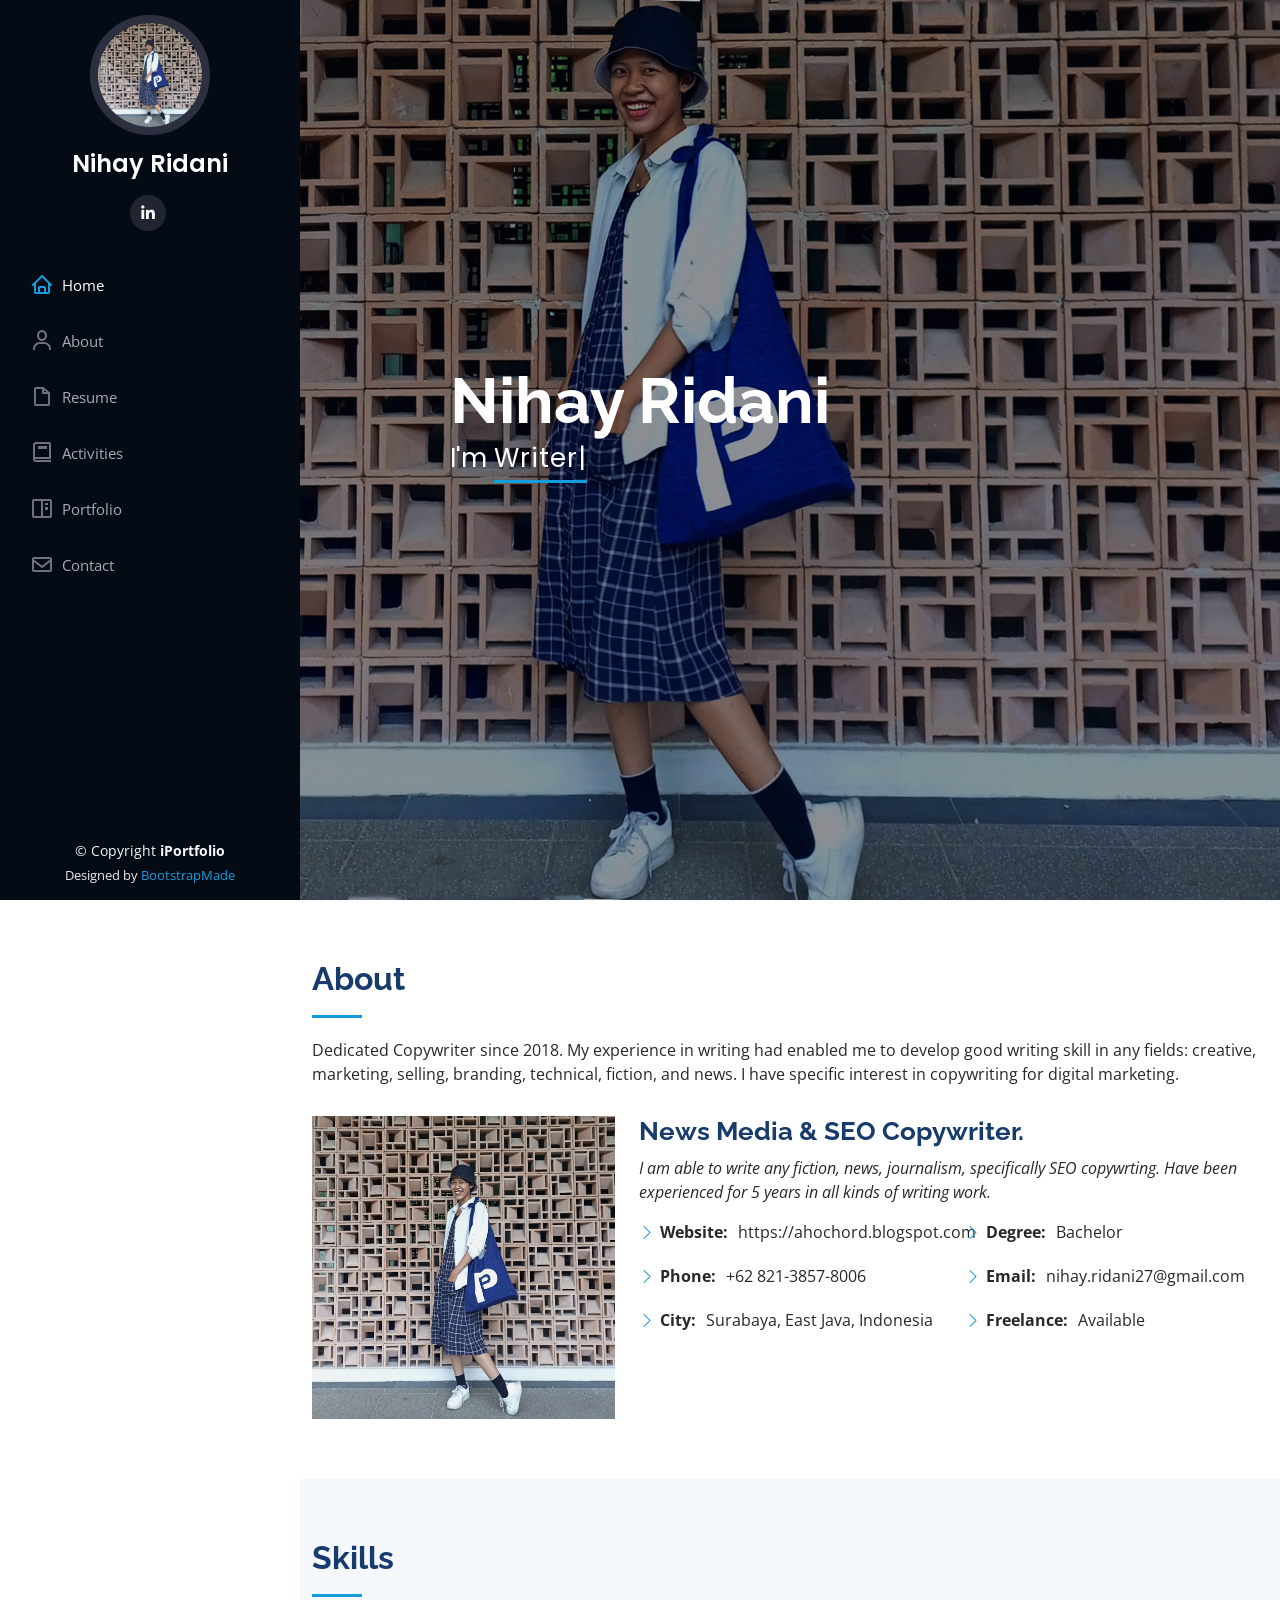
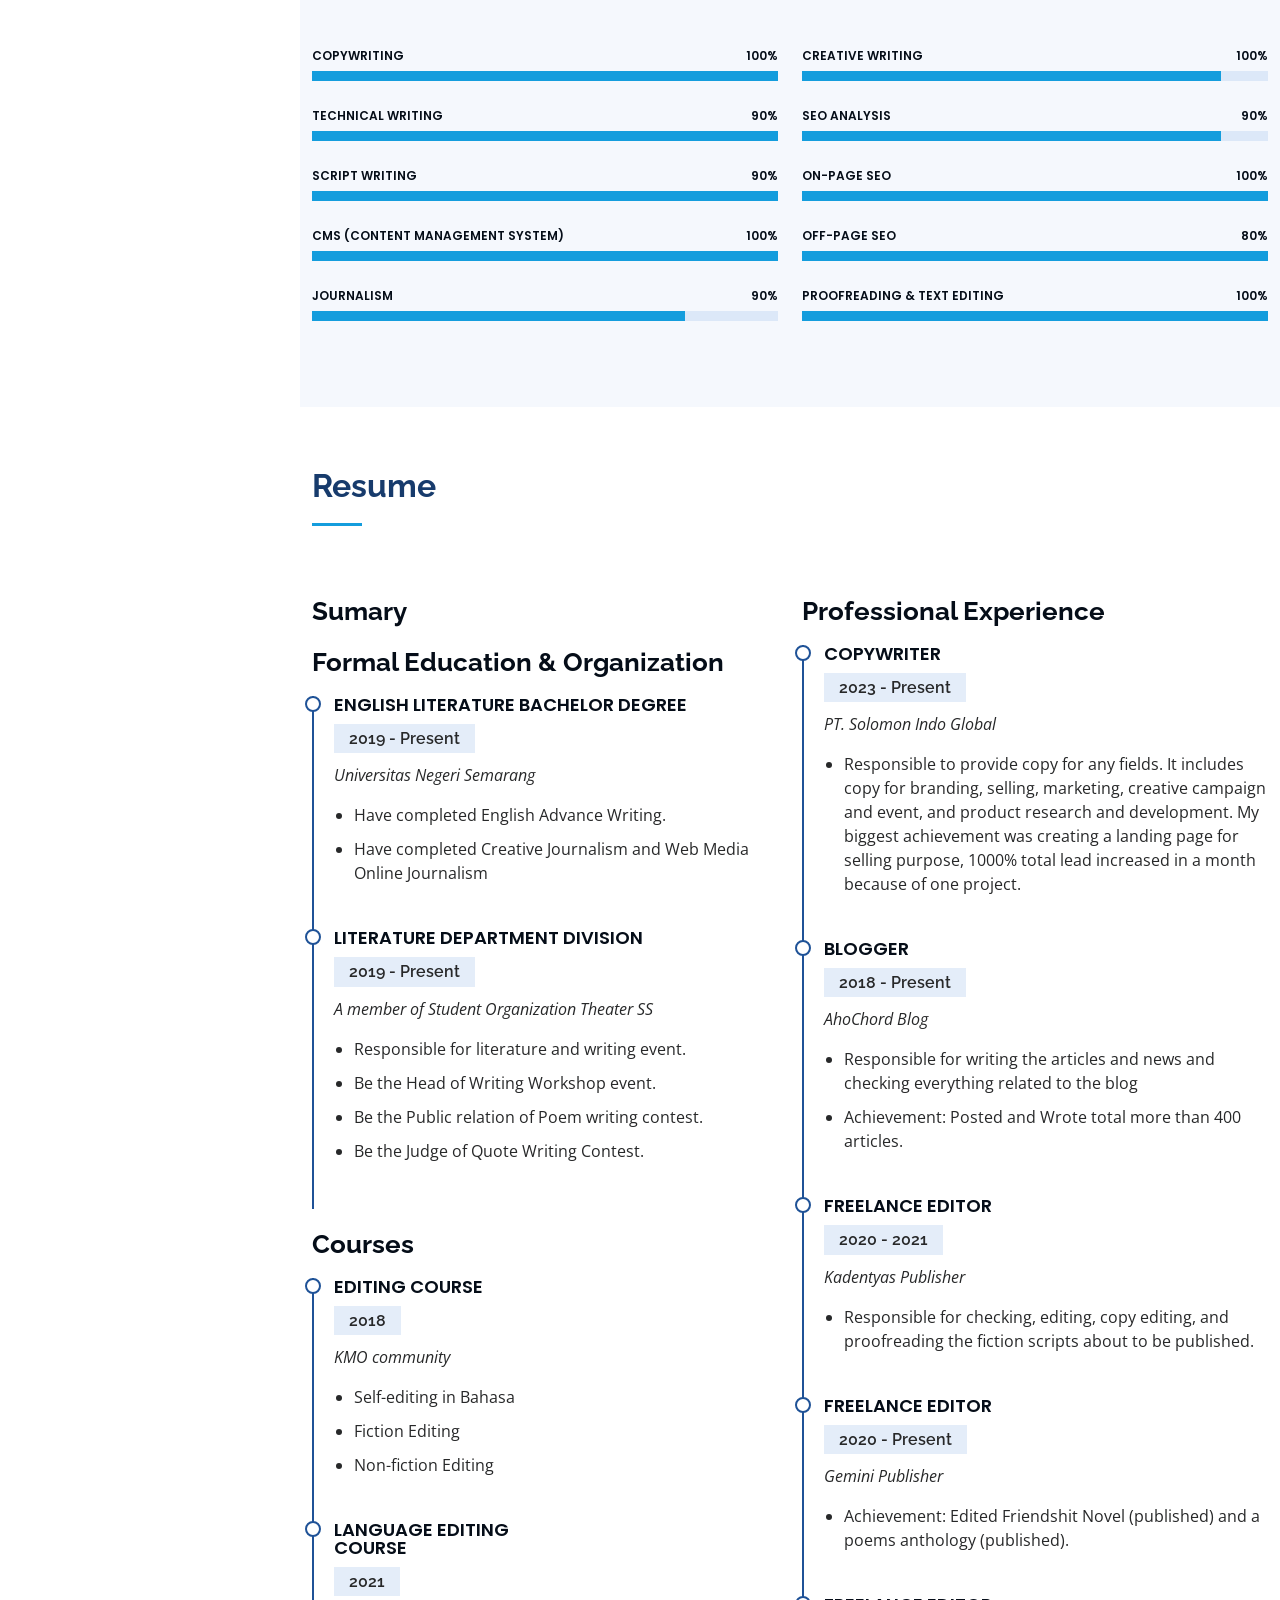
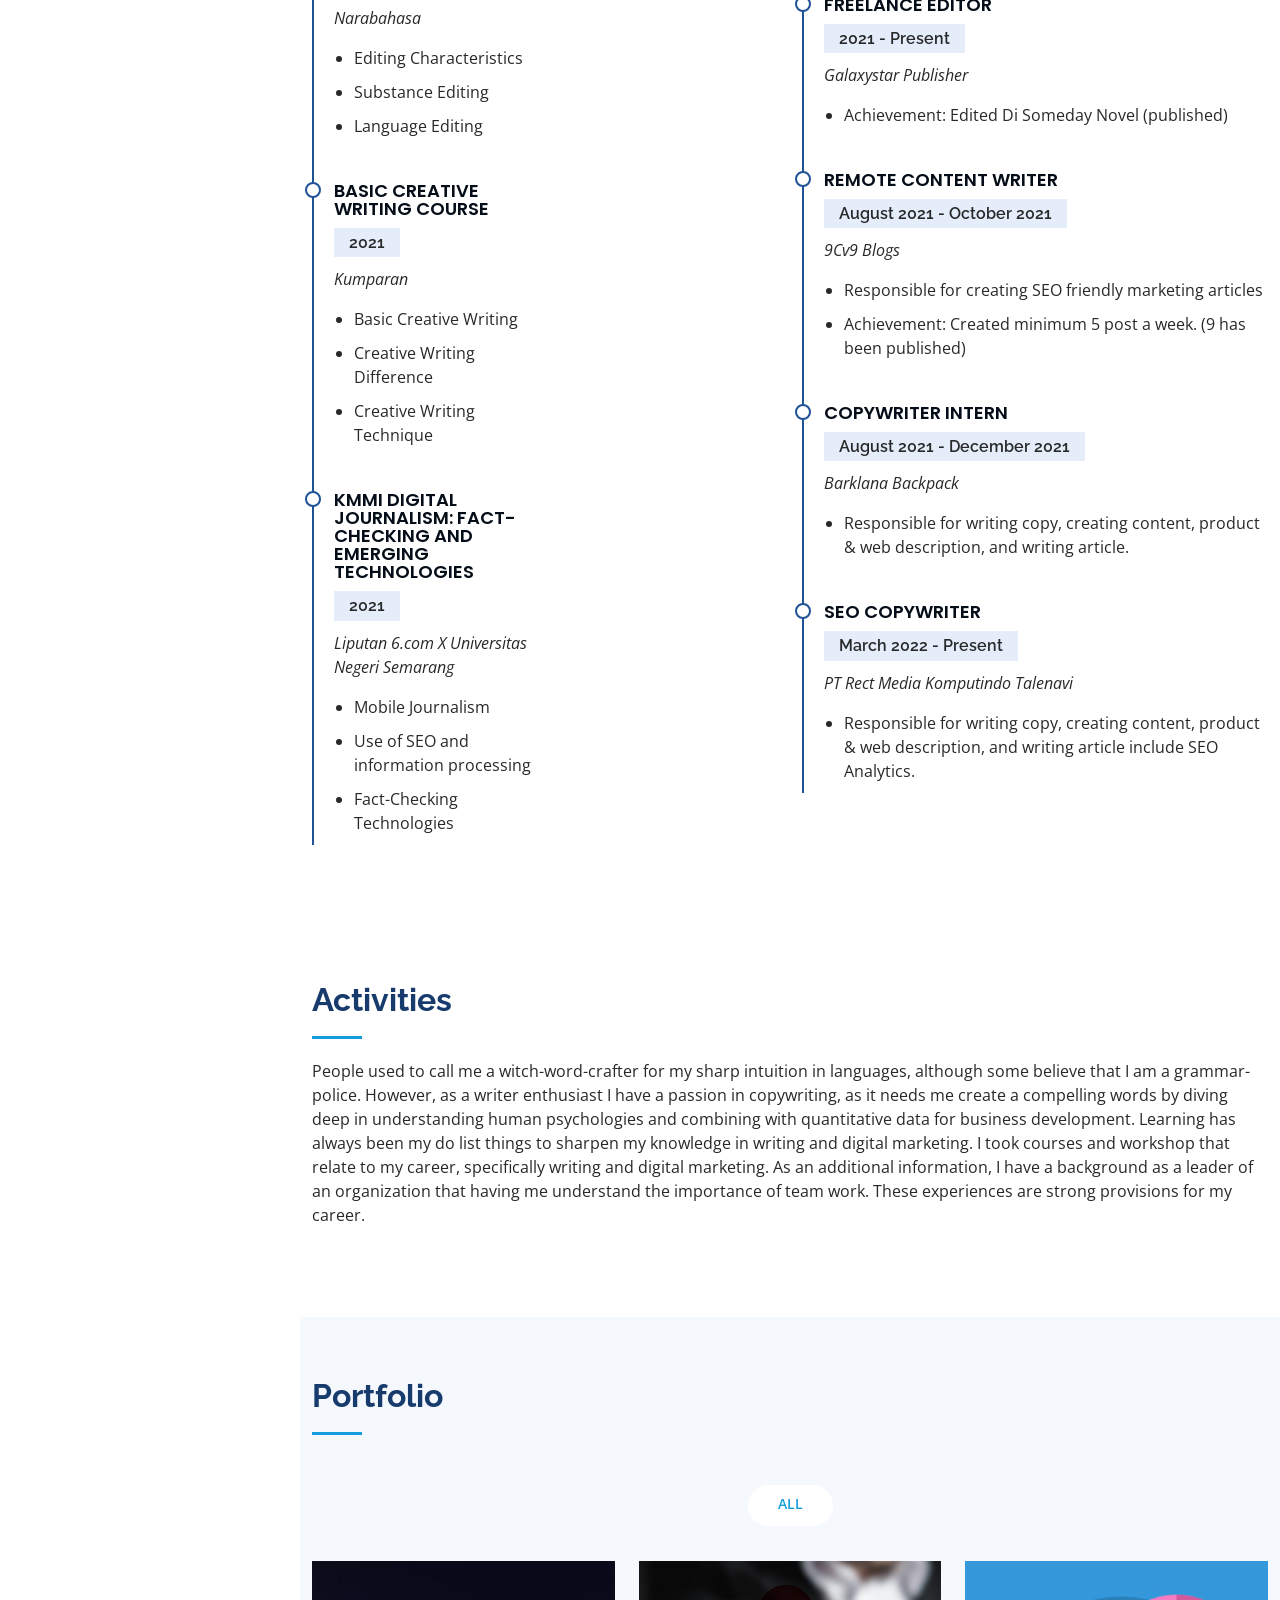
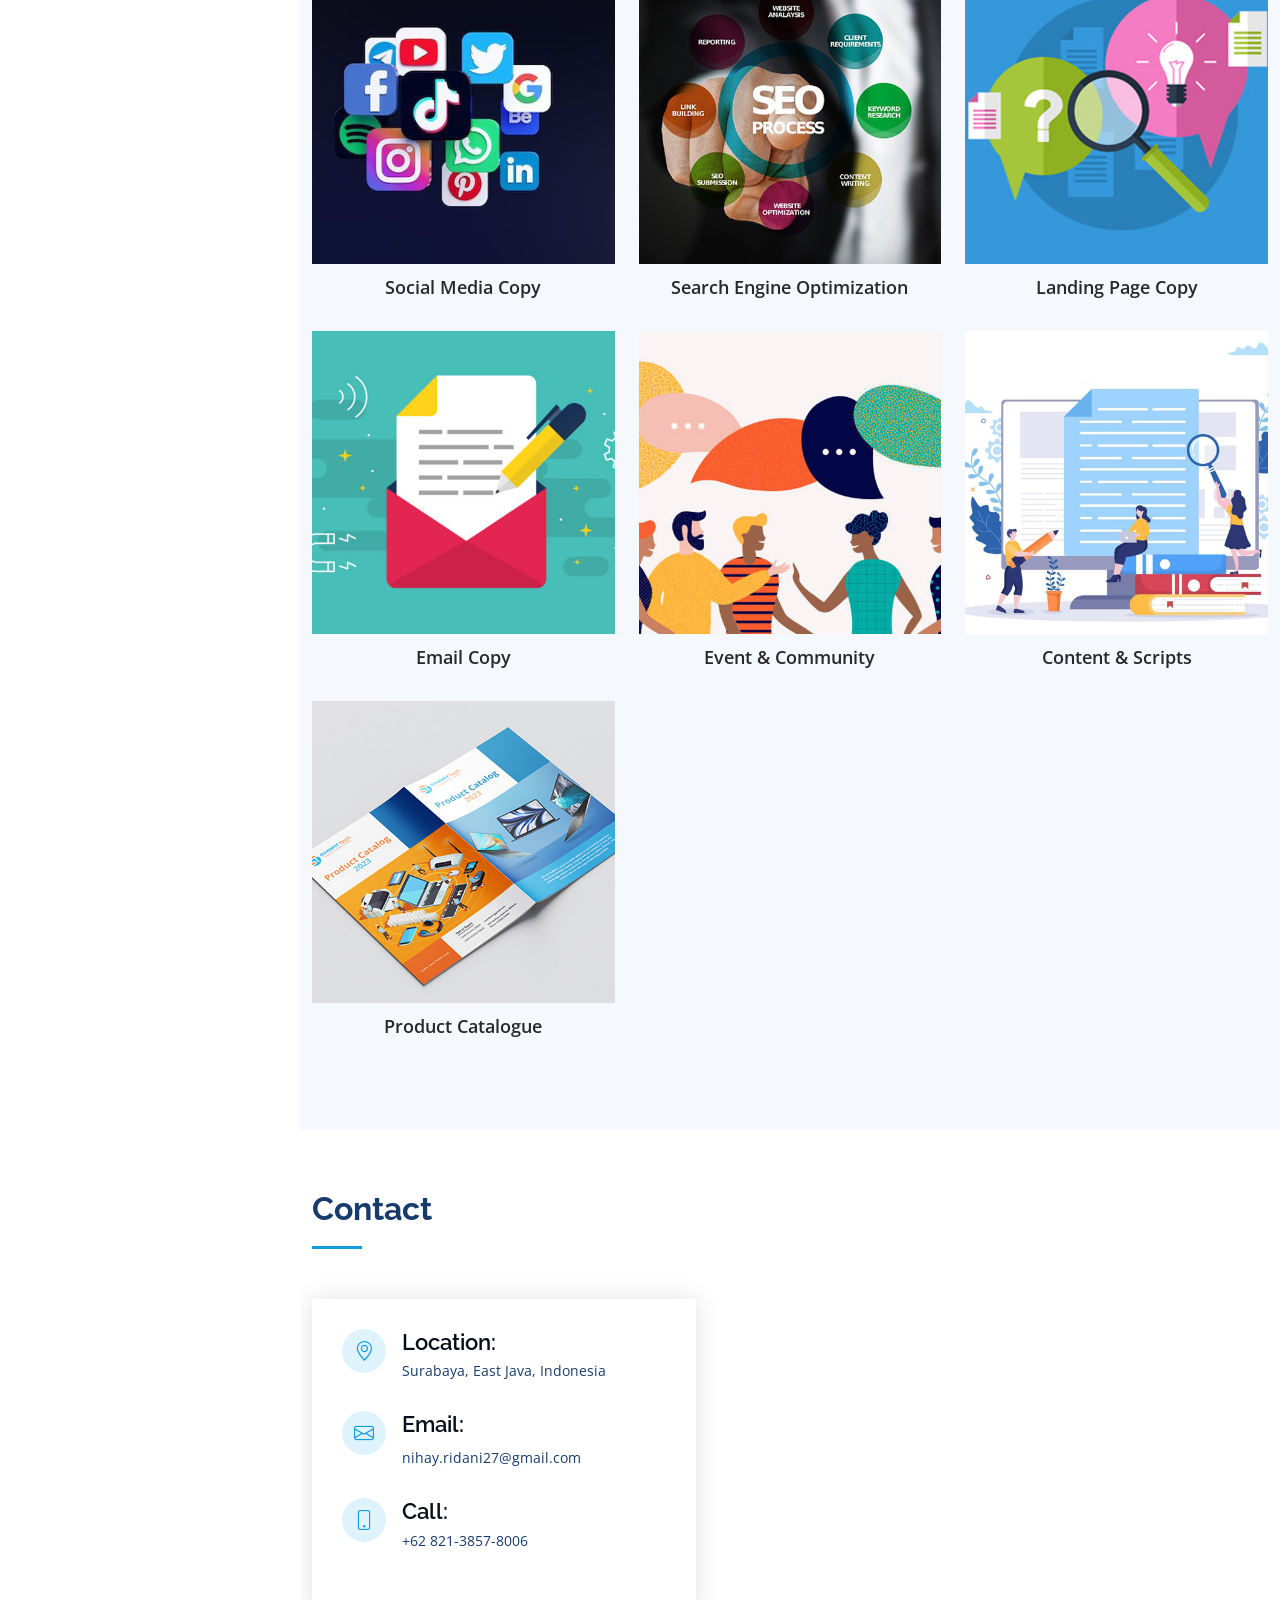
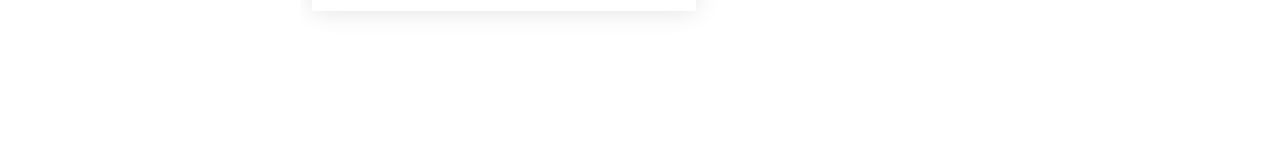
==== commit 45e35c79: "portfolioupdate" ====
--- a/index.html
+++ b/index.html
@@ -334,7 +334,8 @@
               <ul>
                 <li>Responsible to provide copy for any fields. It includes copy for branding, selling, marketing,
                   creative campaign and event, and product research and development. My biggest achievement
-                  was creating a landing page for selling purpose</li>
+                  was creating a landing page for selling purpose, 1000% total lead increased in a month because of one
+                  project.</li>
               </ul>
             </div>
             <div class="resume-item">
@@ -525,7 +526,7 @@
             <div class="portfolio-wrap">
               <img src="assets/img/portfolio/catalogue.png" class="img-fluid" alt="Product Catalogue">
               <div class="portfolio-links">
-                <a href="https://blog.9cv9jobs.id/author/nihayridani/" title="More Details" target="_blank"><i
+                <a href="portfolio-details-product-catalogue.html" title="More Details" target="_blank"><i
                     class="bx bx-link"></i></a>
               </div>
             </div>
